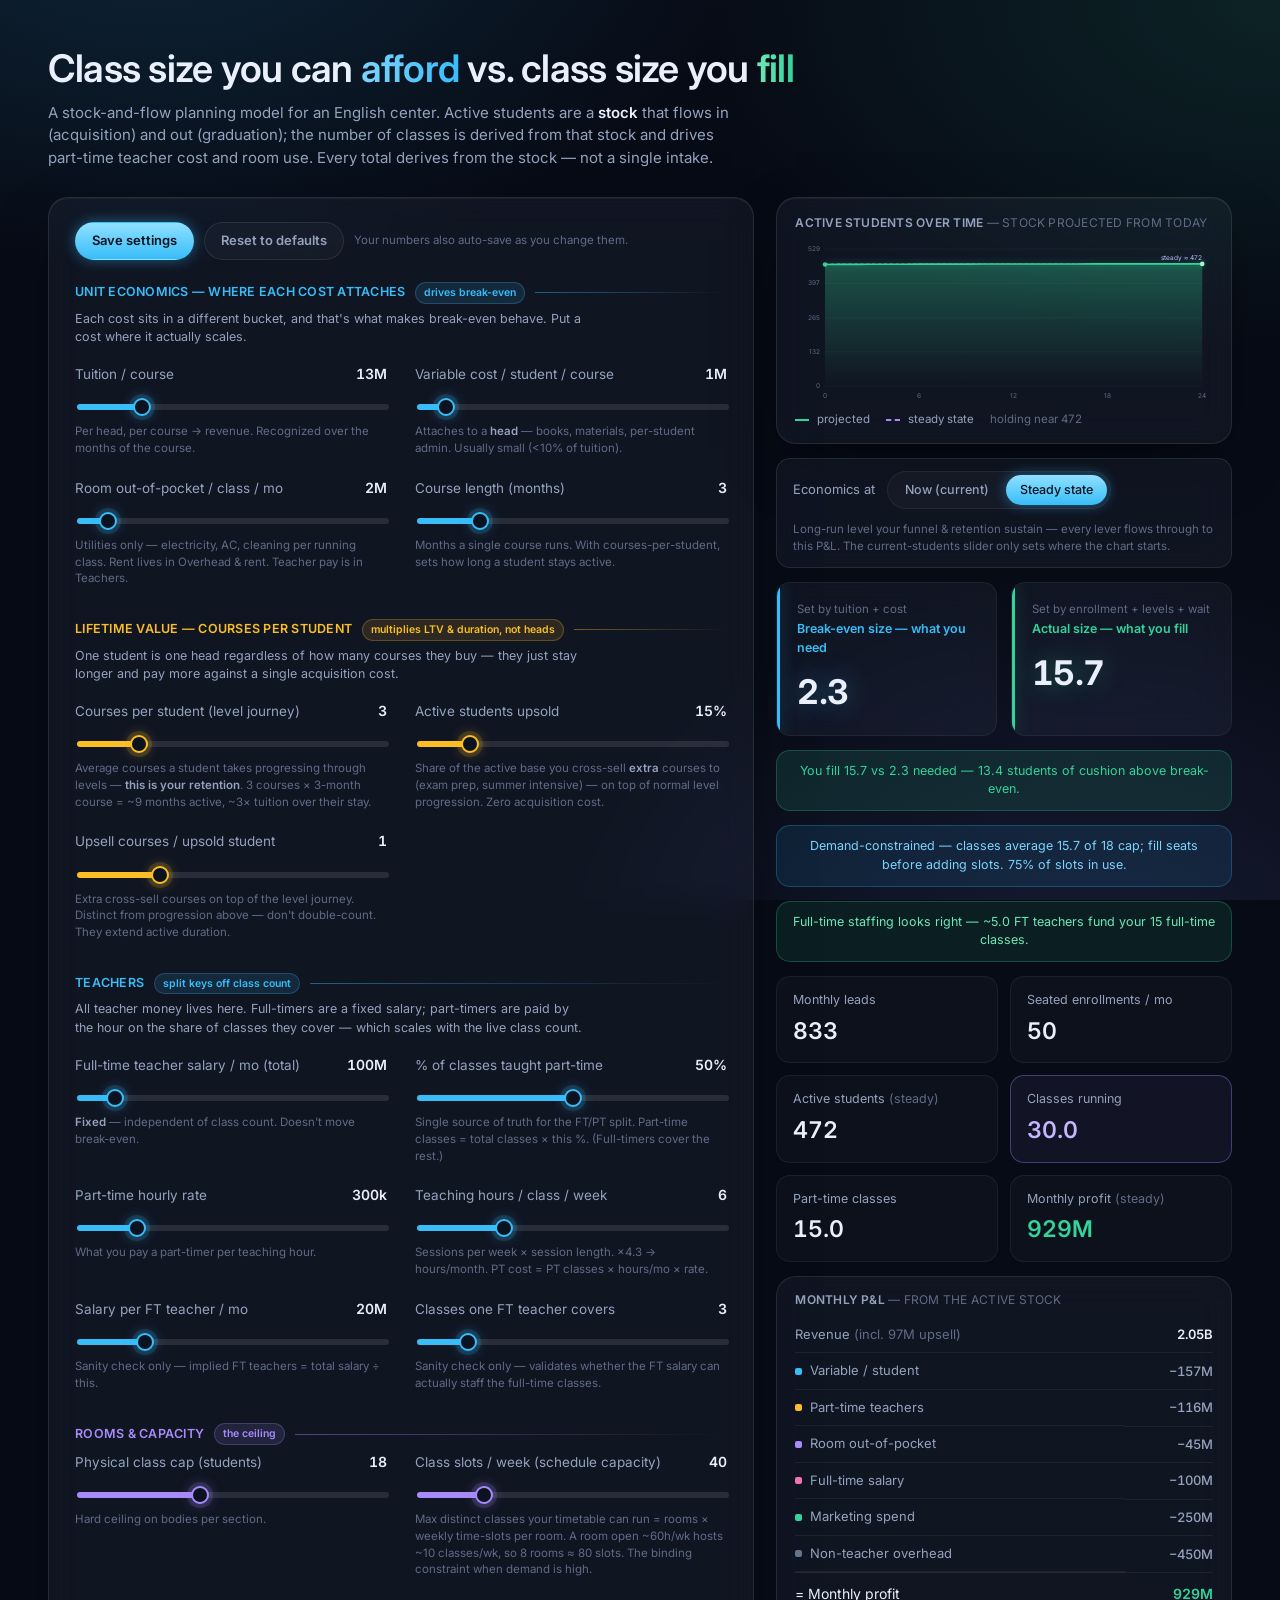
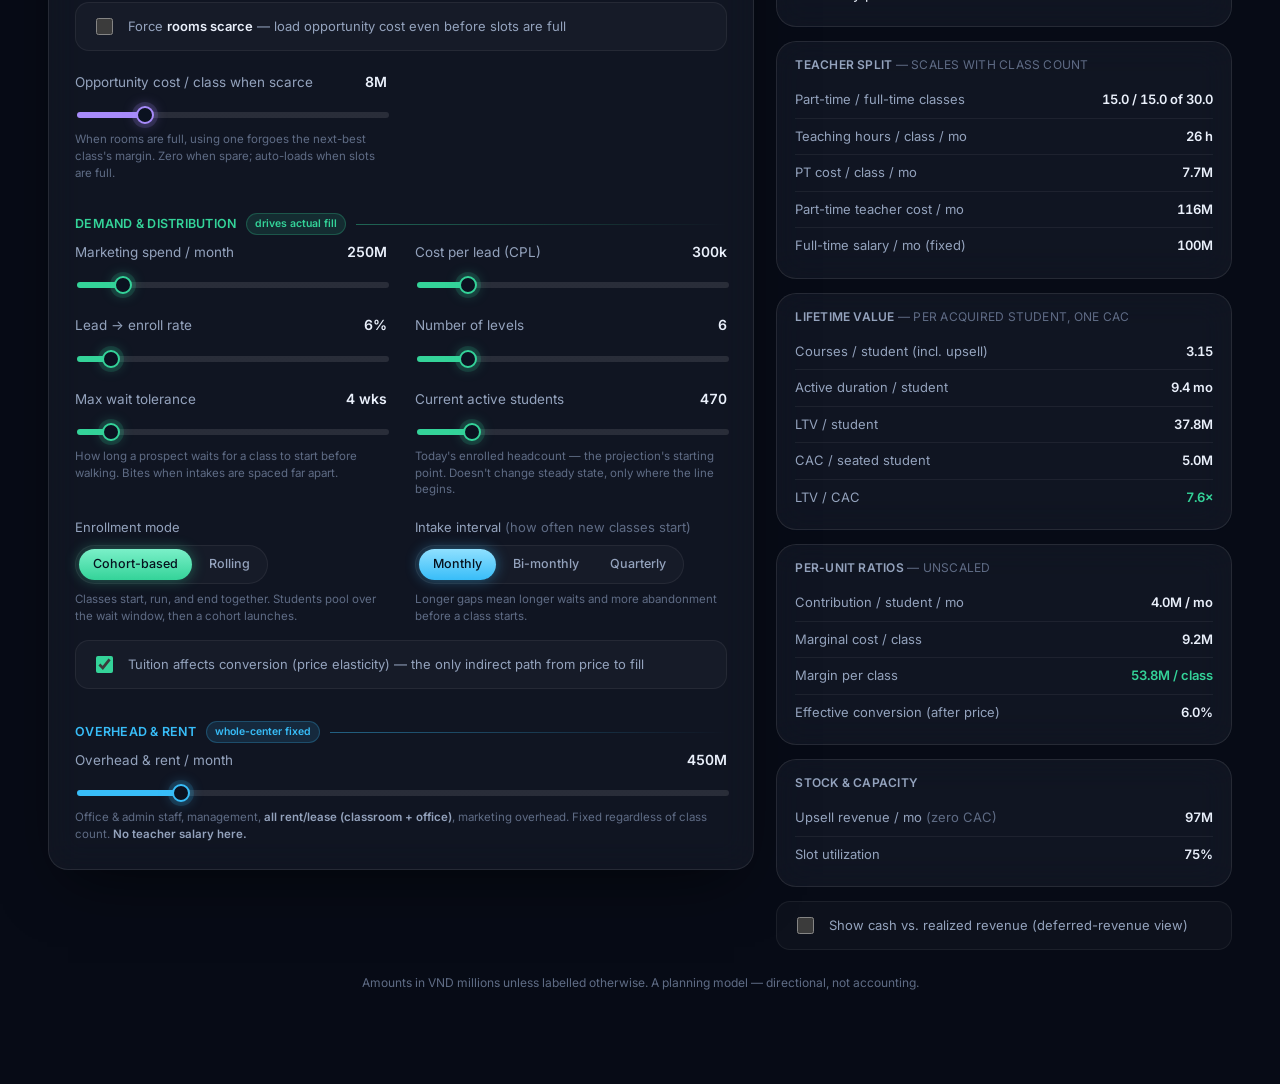
==== index.html @ 70042738 "Add Save + Reset-to-defaults buttons; stabilize storage key so model updates no longer wipe saved nu" ====
<!DOCTYPE html>
<html lang="en">
<head>
<meta charset="UTF-8" />
<meta name="viewport" content="width=device-width, initial-scale=1.0" />
<title>English Center — Class Size Economic Model</title>
<meta name="description" content="A stock-and-flow planning model for an English center: break-even vs fill, multi-course lifetime value, upsell, capacity, live class count, and teacher split." />
<link rel="preconnect" href="https://fonts.googleapis.com" />
<link rel="preconnect" href="https://fonts.gstatic.com" crossorigin />
<link href="https://fonts.googleapis.com/css2?family=Inter:wght@400;500;600;700&display=swap" rel="stylesheet" />
<link rel="stylesheet" href="styles.css?v=9" />
</head>
<body>
<main class="page">

<header class="page-header">
  <h1>Class size you can <span class="grad-be">afford</span> vs. class size you <span class="grad-fill">fill</span></h1>
  <p>A stock-and-flow planning model for an English center. Active students are a <strong>stock</strong> that flows in (acquisition) and out (graduation); the number of classes is derived from that stock and drives part-time teacher cost and room use. Every total derives from the stock — not a single intake.</p>
</header>

<div class="layout">

  <!-- ============ CONTROLS ============ -->
  <section class="card controls">
    <h2 class="sr-only">Inputs</h2>

    <div class="toolbar">
      <button type="button" id="btn-save" class="btn">Save settings</button>
      <button type="button" id="btn-reset" class="btn btn-ghost">Reset to defaults</button>
      <span class="toolbar-note">Your numbers also auto-save as you change them.</span>
    </div>

    <!-- ---- Unit economics / cost buckets ---- -->
    <div class="lever-group">
      <div class="lever-heading lever-heading--be">Unit economics — where each cost attaches <span class="drives">drives break-even</span></div>
      <p class="group-note">Each cost sits in a different bucket, and that's what makes break-even behave. Put a cost where it actually scales.</p>
      <div class="levers be">

        <div class="lever">
          <div class="lever-top"><label for="s-fee">Tuition / course</label><span class="lever-val" id="v-fee">13M</span></div>
          <input type="range" min="2" max="60" step="0.5" value="13" id="s-fee" />
          <div class="hint">Per head, per course → revenue. Recognized over the months of the course.</div>
        </div>

        <div class="lever">
          <div class="lever-top"><label for="s-vc">Variable cost / student / course</label><span class="lever-val" id="v-vc">1M</span></div>
          <input type="range" min="0" max="15" step="0.25" value="1" id="s-vc" />
          <div class="hint">Attaches to a <strong>head</strong> — books, materials, per-student admin. Usually small (&lt;10% of tuition).</div>
        </div>

        <div class="lever">
          <div class="lever-top"><label for="s-ro">Room out-of-pocket / class / mo</label><span class="lever-val" id="v-ro">1.5M</span></div>
          <input type="range" min="0" max="20" step="0.5" value="1.5" id="s-ro" />
          <div class="hint">Utilities only — electricity, AC, cleaning per running class. Rent lives in Overhead &amp; rent. Teacher pay is in Teachers.</div>
        </div>

        <div class="lever">
          <div class="lever-top"><label for="s-cm">Course length (months)</label><span class="lever-val" id="v-cm">3</span></div>
          <input type="range" min="1" max="12" step="0.5" value="3" id="s-cm" />
          <div class="hint">Months a single course runs. With courses-per-student, sets how long a student stays active.</div>
        </div>

      </div>
    </div>

    <!-- ---- Lifetime: courses + upsell ---- -->
    <div class="lever-group">
      <div class="lever-heading lever-heading--life">Lifetime value — courses per student <span class="drives drives--life">multiplies LTV &amp; duration, not heads</span></div>
      <p class="group-note">One student is one head regardless of how many courses they buy — they just stay longer and pay more against a single acquisition cost.</p>
      <div class="levers life">

        <div class="lever">
          <div class="lever-top"><label for="s-courses">Courses per student (level journey)</label><span class="lever-val" id="v-courses">3</span></div>
          <input type="range" min="1" max="12" step="0.5" value="3" id="s-courses" />
          <div class="hint">Average courses a student takes progressing through levels — <strong>this is your retention</strong>. 3 courses × 3-month course = ~9 months active, ~3× tuition over their stay.</div>
        </div>

        <div class="lever">
          <div class="lever-top"><label for="s-uppct">Active students upsold</label><span class="lever-val" id="v-uppct">15%</span></div>
          <input type="range" min="0" max="100" step="5" value="15" id="s-uppct" />
          <div class="hint">Share of the active base you cross-sell <strong>extra</strong> courses to (exam prep, summer intensive) — on top of normal level progression. Zero acquisition cost.</div>
        </div>

        <div class="lever">
          <div class="lever-top"><label for="s-upcourses">Upsell courses / upsold student</label><span class="lever-val" id="v-upcourses">1</span></div>
          <input type="range" min="0" max="4" step="0.5" value="1" id="s-upcourses" />
          <div class="hint">Extra cross-sell courses on top of the level journey. Distinct from progression above — don't double-count. They extend active duration.</div>
        </div>

      </div>
    </div>

    <!-- ---- Teachers ---- -->
    <div class="lever-group">
      <div class="lever-heading lever-heading--be">Teachers <span class="drives">split keys off class count</span></div>
      <p class="group-note">All teacher money lives here. Full-timers are a fixed salary; part-timers are paid by the hour on the share of classes they cover — which scales with the live class count.</p>
      <div class="levers be">

        <div class="lever">
          <div class="lever-top"><label for="s-ftsal">Full-time teacher salary / mo (total)</label><span class="lever-val" id="v-ftsal">100M</span></div>
          <input type="range" min="0" max="1000" step="10" value="100" id="s-ftsal" />
          <div class="hint"><strong>Fixed</strong> — independent of class count. Doesn't move break-even.</div>
        </div>

        <div class="lever">
          <div class="lever-top"><label for="s-ptpct">% of classes taught part-time</label><span class="lever-val" id="v-ptpct">50%</span></div>
          <input type="range" min="0" max="100" step="5" value="50" id="s-ptpct" />
          <div class="hint">Single source of truth for the FT/PT split. Part-time classes = total classes × this %. (Full-timers cover the rest.)</div>
        </div>

        <div class="lever">
          <div class="lever-top"><label for="s-pthr">Part-time hourly rate</label><span class="lever-val" id="v-pthr">300k</span></div>
          <input type="range" min="50" max="1500" step="10" value="300" id="s-pthr" />
          <div class="hint">What you pay a part-timer per teaching hour.</div>
        </div>

        <div class="lever">
          <div class="lever-top"><label for="s-pthrs">Teaching hours / class / week</label><span class="lever-val" id="v-pthrs">6</span></div>
          <input type="range" min="1" max="20" step="0.5" value="6" id="s-pthrs" />
          <div class="hint">Sessions per week × session length. ×4.3 → hours/month. PT cost = PT classes × hours/mo × rate.</div>
        </div>

        <div class="lever">
          <div class="lever-top"><label for="s-ftper">Salary per FT teacher / mo</label><span class="lever-val" id="v-ftper">20M</span></div>
          <input type="range" min="5" max="80" step="1" value="20" id="s-ftper" />
          <div class="hint">Sanity check only — implied FT teachers = total salary ÷ this.</div>
        </div>

        <div class="lever">
          <div class="lever-top"><label for="s-ftcov">Classes one FT teacher covers</label><span class="lever-val" id="v-ftcov">3</span></div>
          <input type="range" min="1" max="15" step="1" value="3" id="s-ftcov" />
          <div class="hint">Sanity check only — validates whether the FT salary can actually staff the full-time classes.</div>
        </div>

      </div>
    </div>

    <!-- ---- Rooms & capacity ---- -->
    <div class="lever-group">
      <div class="lever-heading lever-heading--cap">Rooms &amp; capacity <span class="drives drives--cap">the ceiling</span></div>
      <div class="levers cap">

        <div class="lever">
          <div class="lever-top"><label for="s-cap">Physical class cap (students)</label><span class="lever-val" id="v-cap">18</span></div>
          <input type="range" min="4" max="40" step="1" value="18" id="s-cap" />
          <div class="hint">Hard ceiling on bodies per section.</div>
        </div>

        <div class="lever">
          <div class="lever-top"><label for="s-rooms">Class slots / week (schedule capacity)</label><span class="lever-val" id="v-rooms">40</span></div>
          <input type="range" min="1" max="200" step="1" value="40" id="s-rooms" />
          <div class="hint">Max distinct classes your timetable can run = rooms × weekly time-slots per room. A room open ~60h/wk hosts ~10 classes/wk, so 8 rooms ≈ 80 slots. The binding constraint when demand is high.</div>
        </div>

        <label class="toggle">
          <input type="checkbox" id="scarce" />
          <span>Force <strong>rooms scarce</strong> — load opportunity cost even before slots are full</span>
        </label>

        <div class="lever" id="opp-wrap">
          <div class="lever-top"><label for="s-opp">Opportunity cost / class when scarce</label><span class="lever-val" id="v-opp">8M</span></div>
          <input type="range" min="0" max="40" step="0.5" value="8" id="s-opp" />
          <div class="hint">When rooms are full, using one forgoes the next-best class's margin. Zero when spare; auto-loads when slots are full.</div>
        </div>

      </div>
    </div>

    <!-- ---- Demand & distribution ---- -->
    <div class="lever-group">
      <div class="lever-heading lever-heading--fill">Demand &amp; distribution <span class="drives drives--fill">drives actual fill</span></div>
      <div class="levers fill">

        <div class="lever">
          <div class="lever-top"><label for="s-mkt">Marketing spend / month</label><span class="lever-val" id="v-mkt">250M</span></div>
          <input type="range" min="0" max="2000" step="10" value="250" id="s-mkt" />
        </div>

        <div class="lever">
          <div class="lever-top"><label for="s-cpl">Cost per lead (CPL)</label><span class="lever-val" id="v-cpl">300k</span></div>
          <input type="range" min="20" max="2000" step="10" value="300" id="s-cpl" />
        </div>

        <div class="lever">
          <div class="lever-top"><label for="s-conv">Lead → enroll rate</label><span class="lever-val" id="v-conv">6%</span></div>
          <input type="range" min="1" max="60" step="1" value="6" id="s-conv" />
        </div>

        <div class="lever">
          <div class="lever-top"><label for="s-lvl">Number of levels</label><span class="lever-val" id="v-lvl">6</span></div>
          <input type="range" min="2" max="30" step="1" value="6" id="s-lvl" />
        </div>

        <div class="lever">
          <div class="lever-top"><label for="s-wait">Max wait tolerance</label><span class="lever-val" id="v-wait">4 wks</span></div>
          <input type="range" min="1" max="36" step="1" value="4" id="s-wait" />
          <div class="hint">How long a prospect waits for a class to start before walking. Bites when intakes are spaced far apart.</div>
        </div>

        <div class="lever">
          <div class="lever-top"><label for="s-initact">Current active students</label><span class="lever-val" id="v-initact">470</span></div>
          <input type="range" min="0" max="3000" step="10" value="470" id="s-initact" />
          <div class="hint">Today's enrolled headcount — the projection's starting point. Doesn't change steady state, only where the line begins.</div>
        </div>

      </div>

      <div class="seg-row">
        <div class="seg-block">
          <div class="seg-label">Enrollment mode</div>
          <div class="segmented" id="seg-mode">
            <button type="button" data-mode="cohort" class="on">Cohort-based</button>
            <button type="button" data-mode="rolling">Rolling</button>
          </div>
          <div class="hint" id="mode-hint">Classes start, run, and end together. Students pool over the wait window, then a cohort launches.</div>
        </div>

        <div class="seg-block" id="intake-block">
          <div class="seg-label">Intake interval <span class="muted">(how often new classes start)</span></div>
          <div class="segmented" id="seg-intake">
            <button type="button" data-intake="1" class="on">Monthly</button>
            <button type="button" data-intake="2">Bi-monthly</button>
            <button type="button" data-intake="3">Quarterly</button>
          </div>
          <div class="hint">Longer gaps mean longer waits and more abandonment before a class starts.</div>
        </div>
      </div>

      <label class="toggle">
        <input type="checkbox" id="elastic" checked />
        <span>Tuition affects conversion (price elasticity) — the only indirect path from price to fill</span>
      </label>
    </div>

    <!-- ---- Center overhead ---- -->
    <div class="lever-group">
      <div class="lever-heading lever-heading--be">Overhead &amp; rent <span class="drives">whole-center fixed</span></div>
      <div class="levers be">
        <div class="lever">
          <div class="lever-top"><label for="s-fix">Overhead &amp; rent / month</label><span class="lever-val" id="v-fix">450M</span></div>
          <input type="range" min="0" max="3000" step="10" value="450" id="s-fix" />
          <div class="hint">Office &amp; admin staff, management, <strong>all rent/lease (classroom + office)</strong>, marketing overhead. Fixed regardless of class count. <strong>No teacher salary here.</strong></div>
        </div>
      </div>
    </div>

  </section>

  <!-- ============ RESULTS ============ -->
  <section class="results">

    <!-- active-students projection -->
    <div class="card chart-card">
      <div class="detail-title">Active students over time <span class="muted">— stock projected from today</span></div>
      <div id="chart"></div>
      <div class="chart-foot">
        <span><span class="sw sw-line"></span> projected</span>
        <span><span class="sw sw-steady"></span> steady state</span>
        <span id="chart-note" class="muted"></span>
      </div>
    </div>

    <div class="view-toggle">
      <span class="seg-label">Economics at</span>
      <div class="segmented" id="seg-view">
        <button type="button" data-view="now">Now (current)</button>
        <button type="button" data-view="steady" class="on">Steady state</button>
      </div>
      <span class="hint" id="view-hint">Long-run level your funnel &amp; retention sustain — every lever flows through to this P&amp;L. The current-students slider only sets where the chart starts.</span>
    </div>

    <div class="hero-tiles">
      <div class="tile tile--be">
        <div class="tile-cap">Set by tuition + cost</div>
        <div class="tile-label">Break-even size — what you need</div>
        <div class="tile-num" id="o-be">—</div>
      </div>
      <div class="tile tile--fill">
        <div class="tile-cap">Set by enrollment + levels + wait</div>
        <div class="tile-label">Actual size — what you fill</div>
        <div class="tile-num" id="o-cs">—</div>
      </div>
    </div>

    <div id="gap" class="gap"></div>
    <div id="cap-badge" class="badge"></div>
    <div id="ft-badge" class="badge"></div>

    <div class="kpis kpis--6">
      <div class="kpi"><div class="kpi-label">Monthly leads</div><div class="kpi-num" id="o-leads">—</div></div>
      <div class="kpi"><div class="kpi-label">Seated enrollments / mo</div><div class="kpi-num" id="o-enroll">—</div></div>
      <div class="kpi"><div class="kpi-label">Active students <span class="muted" id="lbl-active">(steady)</span></div><div class="kpi-num" id="o-active">—</div></div>
      <div class="kpi kpi--accent"><div class="kpi-label">Classes running</div><div class="kpi-num" id="o-classes">—</div></div>
      <div class="kpi"><div class="kpi-label">Part-time classes</div><div class="kpi-num" id="o-ptclasses">—</div></div>
      <div class="kpi"><div class="kpi-label">Monthly profit <span class="muted" id="lbl-profit">(steady)</span></div><div class="kpi-num" id="o-profit">—</div></div>
    </div>

    <div class="detail">
      <div class="detail-title">Monthly P&amp;L <span class="muted">— from the active stock</span></div>
      <table>
        <tr><td>Revenue <span class="muted" id="p-rev-note"></span></td><td class="num" id="p-rev">—</td></tr>
        <tr><td class="cost"><span class="dot-var"></span> Variable / student</td><td class="num neg" id="p-var">—</td></tr>
        <tr><td class="cost"><span class="dot-pt"></span> Part-time teachers</td><td class="num neg" id="p-pt">—</td></tr>
        <tr><td class="cost"><span class="dot-room"></span> Room out-of-pocket</td><td class="num neg" id="p-room">—</td></tr>
        <tr><td class="cost"><span class="dot-ft"></span> Full-time salary</td><td class="num neg" id="p-ft">—</td></tr>
        <tr><td class="cost"><span class="dot-mkt"></span> Marketing spend</td><td class="num neg" id="p-mkt">—</td></tr>
        <tr><td class="cost"><span class="dot-oh"></span> Non-teacher overhead</td><td class="num neg" id="p-oh">—</td></tr>
        <tr class="total"><td>= Monthly profit</td><td class="num" id="p-profit">—</td></tr>
      </table>
    </div>

    <div class="detail">
      <div class="detail-title">Teacher split <span class="muted">— scales with class count</span></div>
      <table>
        <tr><td>Part-time / full-time classes</td><td class="num" id="ts-split">—</td></tr>
        <tr><td>Teaching hours / class / mo</td><td class="num" id="ts-hours">—</td></tr>
        <tr><td>PT cost / class / mo</td><td class="num" id="ts-ptcostclass">—</td></tr>
        <tr><td>Part-time teacher cost / mo</td><td class="num" id="ts-ptcost">—</td></tr>
        <tr><td>Full-time salary / mo (fixed)</td><td class="num" id="ts-ftsal">—</td></tr>
      </table>
    </div>

    <div class="detail">
      <div class="detail-title">Lifetime value <span class="muted">— per acquired student, one CAC</span></div>
      <table>
        <tr><td>Courses / student (incl. upsell)</td><td class="num" id="t-courses">—</td></tr>
        <tr><td>Active duration / student</td><td class="num" id="t-dur">—</td></tr>
        <tr><td>LTV / student</td><td class="num" id="t-ltv">—</td></tr>
        <tr><td>CAC / seated student</td><td class="num" id="t-cac">—</td></tr>
        <tr><td>LTV / CAC</td><td class="num" id="t-ratio">—</td></tr>
      </table>
    </div>

    <div class="detail">
      <div class="detail-title">Per-unit ratios <span class="muted">— unscaled</span></div>
      <table>
        <tr><td>Contribution / student / mo</td><td class="num" id="t-contrib">—</td></tr>
        <tr><td>Marginal cost / class</td><td class="num" id="t-mcc">—</td></tr>
        <tr><td>Margin per class</td><td class="num" id="t-mc">—</td></tr>
        <tr><td>Effective conversion (after price)</td><td class="num" id="t-ec">—</td></tr>
      </table>
    </div>

    <div class="detail">
      <div class="detail-title">Stock &amp; capacity</div>
      <table>
        <tr><td>Upsell revenue / mo <span class="muted">(zero CAC)</span></td><td class="num" id="t-uprev">—</td></tr>
        <tr><td>Slot utilization</td><td class="num" id="t-util">—</td></tr>
      </table>
    </div>

    <label class="toggle toggle--wide">
      <input type="checkbox" id="deferred" />
      <span>Show cash vs. realized revenue (deferred-revenue view)</span>
    </label>

    <div class="detail" id="deferred-panel" hidden>
      <div class="detail-title">Cash vs. realized <span class="muted">— tuition collected upfront, earned per month</span></div>
      <table>
        <tr><td>Cash collected / mo (course-starts × fee)</td><td class="num" id="d-cash">—</td></tr>
        <tr><td>Recognized revenue / mo (earned)</td><td class="num" id="d-real">—</td></tr>
        <tr><td>Unearned tuition held (est. balance)</td><td class="num" id="d-unearned">—</td></tr>
      </table>
      <p class="hint">At a steady stock, monthly cash in ≈ recognized revenue (money conserved). The gap you carry is the <strong>unearned balance</strong> — cash held but owed as future teaching, not freely spendable.</p>
    </div>

  </section>

</div>

<p class="footer-note">Amounts in VND millions unless labelled otherwise. A planning model — directional, not accounting.</p>
<script src="app.js?v=9" defer></script>
</main>
</body>
</html>
---- styles.css ----
/* ============================================================
   English Center — Class Size Economic Model
   Dark neon / glassmorphism theme
   ============================================================ */

:root{
  color-scheme: dark;

  /* surfaces */
  --bg:#070b16;
  --glass:rgba(255,255,255,.045);
  --glass-soft:rgba(255,255,255,.028);
  --border:rgba(255,255,255,.09);
  --border-soft:rgba(255,255,255,.06);

  /* text */
  --text:#eaf0fb;
  --color-text-secondary:#94a3bd;
  --text-faint:#5f6c85;

  /* accents */
  --accent-be:#38bdf8;     /* cyan   — break-even / cost */
  --accent-fill:#34d399;   /* emerald — fill / demand   */
  --accent-cap:#a78bfa;    /* violet — capacity         */
  --accent-life:#fbbf24;   /* amber  — lifetime / LTV   */
  --glow-be:rgba(56,189,248,.45);
  --glow-fill:rgba(52,211,153,.42);
  --glow-cap:rgba(167,139,250,.42);
  --glow-life:rgba(251,191,36,.42);

  /* semantic (referenced from JS) */
  --color-text-success:#34d399;
  --color-text-danger:#fb7185;
  --color-text-warning:#fbbf24;
  --color-background-success:rgba(52,211,153,.12);
  --color-background-danger:rgba(251,113,133,.12);

  --radius-sm:10px;
  --radius-md:14px;
  --radius-lg:20px;

  --track:rgba(255,255,255,.10);
}

*{ box-sizing:border-box; }
html,body{ margin:0; padding:0; }

body{
  font-family:'Inter', -apple-system, BlinkMacSystemFont, 'Segoe UI', Roboto, Helvetica, Arial, sans-serif;
  color:var(--text);
  min-height:100vh;
  line-height:1.5;
  -webkit-font-smoothing:antialiased;
  text-rendering:optimizeLegibility;
  background:
    radial-gradient(1000px 560px at 12% -8%, rgba(56,189,248,.14), transparent 60%),
    radial-gradient(1000px 600px at 100% 0%, rgba(52,211,153,.12), transparent 58%),
    radial-gradient(900px 700px at 85% 110%, rgba(129,140,248,.13), transparent 60%),
    var(--bg);
  background-attachment:fixed;
}

/* ---------------- layout ---------------- */
.page{
  max-width:1240px;
  margin:0 auto;
  padding:48px 28px 80px;
}

.page-header{ margin-bottom:1.75rem; }
.page-header h1{
  font-size:clamp(24px, 3.4vw, 38px);
  font-weight:600;
  letter-spacing:-0.02em;
  line-height:1.1;
  margin:0 0 12px;
}
.page-header p{
  margin:0;
  font-size:15px;
  color:var(--color-text-secondary);
  max-width:78ch;
}
.page-header strong{ color:var(--text); font-weight:600; }
.grad-be{ background:linear-gradient(90deg,#7dd3fc,#38bdf8); -webkit-background-clip:text; background-clip:text; color:transparent; }
.grad-fill{ background:linear-gradient(90deg,#6ee7b7,#34d399); -webkit-background-clip:text; background-clip:text; color:transparent; }

.layout{
  display:grid;
  grid-template-columns:minmax(0,1.55fr) minmax(0,1fr);
  gap:22px;
  align-items:start;
}

/* ---------------- glass cards ---------------- */
.card,
.detail{
  background:var(--glass);
  border:1px solid var(--border);
  border-radius:var(--radius-lg);
  backdrop-filter:blur(16px) saturate(130%);
  -webkit-backdrop-filter:blur(16px) saturate(130%);
}
.card{
  padding:24px 26px 26px;
  box-shadow:0 24px 60px -20px rgba(0,0,0,.6), inset 0 1px 0 rgba(255,255,255,.05);
}

.sr-only{
  position:absolute; width:1px; height:1px; padding:0; margin:-1px;
  overflow:hidden; clip:rect(0,0,0,0); white-space:nowrap; border:0;
}

/* ---------------- save / reset toolbar ---------------- */
.toolbar{ display:flex; align-items:center; gap:10px; flex-wrap:wrap; margin-bottom:22px; }
.btn{
  font:inherit; font-size:13px; font-weight:600; cursor:pointer;
  padding:8px 16px; border-radius:999px; border:1px solid transparent; color:#06121f;
  background:linear-gradient(180deg,#8fe0ff,#38bdf8); box-shadow:0 0 14px var(--glow-be);
  transition:transform .1s ease, box-shadow .12s ease, background .12s ease, color .12s ease;
}
.btn:hover{ transform:translateY(-1px); }
.btn:active{ transform:translateY(0); }
.btn-ghost{ color:var(--color-text-secondary); background:var(--glass-soft); border-color:var(--border); box-shadow:none; }
.btn-ghost:hover{ color:var(--text); }
.btn-flash{ background:linear-gradient(180deg,#7af0c8,#34d399) !important; color:#06121f !important; box-shadow:0 0 14px var(--glow-fill) !important; }
.toolbar-note{ font-size:11.5px; color:var(--text-faint); }

/* ---------------- controls ---------------- */
.lever-group{ margin-bottom:2rem; }
.lever-group:last-of-type{ margin-bottom:0; }

.lever-heading{
  display:flex; align-items:center; gap:10px; flex-wrap:wrap;
  font-size:12.5px; font-weight:600; letter-spacing:.02em;
  text-transform:uppercase;
  margin-bottom:6px;
}
.lever-heading::after{ content:""; flex:1; height:1px; min-width:20px; }
.lever-heading--be{ color:var(--accent-be); }
.lever-heading--be::after{ background:linear-gradient(90deg, var(--glow-be), transparent); }
.lever-heading--fill{ color:var(--accent-fill); }
.lever-heading--fill::after{ background:linear-gradient(90deg, var(--glow-fill), transparent); }
.lever-heading--cap{ color:var(--accent-cap); }
.lever-heading--cap::after{ background:linear-gradient(90deg, var(--glow-cap), transparent); }
.lever-heading--life{ color:var(--accent-life); }
.lever-heading--life::after{ background:linear-gradient(90deg, var(--glow-life), transparent); }

.drives{
  text-transform:none; letter-spacing:0; font-size:10.5px; font-weight:600;
  padding:2px 8px; border-radius:999px;
  color:var(--accent-be); background:rgba(56,189,248,.12); border:1px solid rgba(56,189,248,.25);
}
.drives--cap{ color:var(--accent-cap); background:rgba(167,139,250,.12); border-color:rgba(167,139,250,.25); }
.drives--fill{ color:var(--accent-fill); background:rgba(52,211,153,.12); border-color:rgba(52,211,153,.25); }
.drives--life{ color:var(--accent-life); background:rgba(251,191,36,.12); border-color:rgba(251,191,36,.25); }

.group-note{
  margin:0 0 16px; font-size:12.5px; color:var(--color-text-secondary); max-width:64ch;
}

.levers{
  display:grid;
  grid-template-columns:repeat(auto-fit, minmax(220px, 1fr));
  gap:20px 28px;
  /* per-group accent feeds the slider thumb */
  --thumb:var(--accent-be); --thumb-glow:var(--glow-be); --thumb-ring:rgba(56,189,248,.14);
}
.levers.cap{  --thumb:var(--accent-cap);  --thumb-glow:var(--glow-cap);  --thumb-ring:rgba(167,139,250,.14); }
.levers.fill{ --thumb:var(--accent-fill); --thumb-glow:var(--glow-fill); --thumb-ring:rgba(52,211,153,.14); }
.levers.life{ --thumb:var(--accent-life); --thumb-glow:var(--glow-life); --thumb-ring:rgba(251,191,36,.14); }

.lever-top{
  display:flex; justify-content:space-between; align-items:baseline;
  margin-bottom:8px; gap:10px;
}
.lever-top label{ font-size:13.5px; color:var(--color-text-secondary); user-select:none; }
.lever-val{ font-size:14px; font-weight:600; font-variant-numeric:tabular-nums; color:var(--text); }

.hint{
  margin-top:7px; font-size:11.5px; line-height:1.45; color:var(--text-faint);
}
.hint strong{ color:var(--color-text-secondary); font-weight:600; }
.hint em{ color:var(--color-text-secondary); font-style:normal; }

/* sliders — track painted by JS (filled portion + glow) */
input[type="range"]{
  -webkit-appearance:none; appearance:none;
  width:100%; height:6px; border-radius:999px;
  background:var(--track);
  outline:none; cursor:pointer;
}
input[type="range"]::-webkit-slider-thumb{
  -webkit-appearance:none; appearance:none;
  width:18px; height:18px; border-radius:50%;
  background:#0b1220; border:2px solid var(--thumb);
  box-shadow:0 0 0 4px var(--thumb-ring), 0 0 14px var(--thumb-glow);
  transition:transform .12s ease, box-shadow .12s ease;
}
input[type="range"]::-webkit-slider-thumb:hover{ transform:scale(1.15); }
input[type="range"]:active::-webkit-slider-thumb{ box-shadow:0 0 0 6px var(--thumb-ring), 0 0 20px var(--thumb-glow); }
input[type="range"]::-moz-range-thumb{
  width:18px; height:18px; border-radius:50%;
  background:#0b1220; border:2px solid var(--thumb);
  box-shadow:0 0 0 4px var(--thumb-ring), 0 0 14px var(--thumb-glow); cursor:pointer;
}

/* checkbox toggles */
.toggle{
  display:flex; align-items:center; gap:12px;
  padding:12px 16px; margin-top:16px;
  border:1px solid var(--border-soft);
  border-radius:var(--radius-md);
  background:var(--glass-soft);
  font-size:13px; color:var(--color-text-secondary); cursor:pointer;
}
.toggle strong{ color:var(--text); font-weight:600; }
.toggle input[type="checkbox"]{
  width:17px; height:17px; accent-color:var(--accent-fill); cursor:pointer; flex:none;
}
/* a toggle living inside a slider grid spans the full row */
.levers .toggle{ grid-column:1 / -1; margin-top:4px; }

/* segmented controls */
.seg-row{
  display:grid; grid-template-columns:1fr 1fr; gap:18px 28px; margin-top:20px;
}
.seg-block.disabled{ opacity:.4; pointer-events:none; }
.seg-label{ font-size:13px; color:var(--color-text-secondary); margin-bottom:8px; }
.seg-label .muted{ color:var(--text-faint); }
.segmented{
  display:inline-flex; padding:3px; gap:3px;
  background:var(--glass-soft); border:1px solid var(--border-soft);
  border-radius:999px; flex-wrap:wrap;
}
.segmented button{
  font:inherit; font-size:12.5px; font-weight:500;
  color:var(--color-text-secondary); background:transparent;
  border:0; border-radius:999px; padding:6px 14px; cursor:pointer;
  transition:background .12s ease, color .12s ease;
}
.segmented button:hover{ color:var(--text); }
.segmented button.on{
  color:#06121f; background:linear-gradient(180deg,#8fe0ff,#38bdf8);
  box-shadow:0 0 14px var(--glow-be);
}
#seg-mode button.on{ background:linear-gradient(180deg,#7af0c8,#34d399); box-shadow:0 0 14px var(--glow-fill); }

/* ---------------- results ---------------- */
.results{ position:sticky; top:24px; display:flex; flex-direction:column; gap:14px; }

.hero-tiles{ display:grid; grid-template-columns:1fr 1fr; gap:14px; }
.tile{
  position:relative; padding:18px 20px; border-radius:var(--radius-md);
  background:var(--glass); border:1px solid var(--border-soft); overflow:hidden;
  backdrop-filter:blur(16px) saturate(130%); -webkit-backdrop-filter:blur(16px) saturate(130%);
}
.tile::before{ content:""; position:absolute; left:0; top:0; bottom:0; width:3px; }
.tile--be::before{ background:var(--accent-be); box-shadow:0 0 16px var(--glow-be); }
.tile--fill::before{ background:var(--accent-fill); box-shadow:0 0 16px var(--glow-fill); }
.tile-cap{ font-size:11.5px; color:var(--text-faint); }
.tile--be .tile-label{ color:var(--accent-be); }
.tile--fill .tile-label{ color:var(--accent-fill); }
.tile-label{ font-size:12.5px; font-weight:600; margin-top:2px; }
.tile-num{ font-size:34px; font-weight:700; margin-top:8px; font-variant-numeric:tabular-nums; letter-spacing:-0.02em; }
.tile--be .tile-num{ text-shadow:0 0 26px var(--glow-be); }
.tile--fill .tile-num{ text-shadow:0 0 26px var(--glow-fill); }

.gap, .badge{
  font-size:12.5px; padding:11px 15px; border-radius:var(--radius-md);
  text-align:center; border:1px solid var(--border-soft); color:var(--color-text-secondary);
}
.gap--good{ background:var(--color-background-success); color:var(--color-text-success); border-color:rgba(52,211,153,.25); }
.gap--bad{ background:var(--color-background-danger); color:var(--color-text-danger); border-color:rgba(251,113,133,.25); }
.badge--demand{ background:rgba(56,189,248,.1); color:#7dd3fc; border-color:rgba(56,189,248,.25); }
.badge--cap{ background:rgba(251,113,133,.1); color:var(--color-text-danger); border-color:rgba(251,113,133,.25); }
.badge--ok{ background:rgba(52,211,153,.1); color:#6ee7b7; border-color:rgba(52,211,153,.25); }
.badge--warn{ background:rgba(251,191,36,.1); color:var(--color-text-warning); border-color:rgba(251,191,36,.25); }

.kpis{ display:grid; grid-template-columns:1fr 1fr; gap:12px; }
.kpi{
  padding:14px 16px; border-radius:var(--radius-md);
  background:var(--glass-soft); border:1px solid var(--border-soft);
  transition:transform .15s ease, box-shadow .15s ease, border-color .15s ease;
}
.kpi:hover{ transform:translateY(-2px); border-color:var(--border); box-shadow:0 10px 24px -12px rgba(0,0,0,.7); }
.kpi-label{ font-size:12.5px; color:var(--color-text-secondary); }
.kpi-num{ font-size:23px; font-weight:600; margin-top:4px; font-variant-numeric:tabular-nums; }
.kpi--accent{ border-color:rgba(167,139,250,.35); background:rgba(167,139,250,.07); }
.kpi--accent .kpi-num{ color:#c4b5fd; }

.muted{ color:var(--text-faint); font-weight:400; }

.detail{ padding:14px 18px; }
.detail-title{ font-size:12px; font-weight:600; text-transform:uppercase; letter-spacing:.02em; color:var(--color-text-secondary); margin-bottom:8px; }
.detail table{ width:100%; font-size:13px; border-collapse:collapse; }
.detail td{ padding:8px 0; border-bottom:1px solid var(--border-soft); color:var(--color-text-secondary); }
.detail tr:last-child td{ border-bottom:0; }
.detail td.num{ text-align:right; font-weight:600; color:var(--text); font-variant-numeric:tabular-nums; white-space:nowrap; }
.detail td.num.neg{ color:var(--color-text-secondary); font-weight:500; }
.detail td.cost{ display:flex; align-items:center; gap:8px; }
.detail td.cost [class^="dot-"]{ width:7px; height:7px; border-radius:2px; flex:none; display:inline-block; }
.dot-var{ background:#38bdf8; }
.dot-pt{ background:#fbbf24; }
.dot-room{ background:#a78bfa; }
.dot-ft{ background:#f472b6; }
.dot-mkt{ background:#34d399; }
.dot-oh{ background:#64748b; }
.detail tr.total td{ border-top:1px solid var(--border); padding-top:10px; font-size:14px; color:var(--text); }
.detail .hint{ margin-top:10px; }

.toggle--wide{ margin-top:0; }

/* ---------------- Now / Steady view toggle ---------------- */
.view-toggle{
  display:flex; align-items:center; gap:12px; flex-wrap:wrap;
  padding:12px 16px; border:1px solid var(--border); border-radius:var(--radius-md);
  background:var(--glass); backdrop-filter:blur(16px) saturate(130%); -webkit-backdrop-filter:blur(16px) saturate(130%);
}
.view-toggle .seg-label{ margin:0; font-size:13px; color:var(--color-text-secondary); }
.view-toggle .hint{ margin:0; flex:1 1 100%; }
#seg-view button.on{ color:#06121f; background:linear-gradient(180deg,#8fe0ff,#38bdf8); box-shadow:0 0 14px var(--glow-be); }

/* ---------------- active-students chart ---------------- */
.chart-card{ padding:16px 18px 14px; }
.chart-svg{ width:100%; height:auto; display:block; margin-top:4px; }
.chart-svg .grid{ stroke:rgba(255,255,255,.06); stroke-width:1; }
.chart-svg .ylab{ fill:var(--text-faint); font-size:10px; text-anchor:end; }
.chart-svg .xlab{ fill:var(--text-faint); font-size:10px; text-anchor:middle; }
.chart-svg .line{ fill:none; stroke:var(--accent-fill); stroke-width:2.5; stroke-linejoin:round; stroke-linecap:round; filter:drop-shadow(0 0 6px var(--glow-fill)); }
.chart-svg .steady{ stroke:rgba(167,139,250,.75); stroke-width:1.25; stroke-dasharray:5 4; }
.chart-svg .slab{ fill:#c4b5fd; font-size:10px; text-anchor:end; }
.chart-svg .dot{ fill:var(--accent-fill); }
.chart-svg .dot.end{ fill:#a7f3d0; filter:drop-shadow(0 0 5px var(--glow-fill)); }
.chart-foot{ display:flex; gap:16px; flex-wrap:wrap; margin-top:8px; font-size:11.5px; color:var(--color-text-secondary); }
.chart-foot .sw{ display:inline-block; width:14px; height:0; vertical-align:middle; margin-right:5px; border-top-width:2.5px; border-top-style:solid; }
.chart-foot .sw-line{ border-top-color:var(--accent-fill); }
.chart-foot .sw-steady{ border-top-color:#a78bfa; border-top-style:dashed; }

.footer-note{ margin-top:1.5rem; text-align:center; font-size:12px; color:var(--text-faint); }

/* ---------------- responsive ---------------- */
@media (max-width:960px){
  .layout{ grid-template-columns:1fr; }
  .results{ position:static; }
}
@media (max-width:560px){
  .page{ padding:28px 16px 56px; }
  .card{ padding:18px 16px 20px; }
  .hero-tiles, .seg-row{ grid-template-columns:1fr; }
}
@media (prefers-reduced-motion:reduce){ *{ transition:none !important; } }
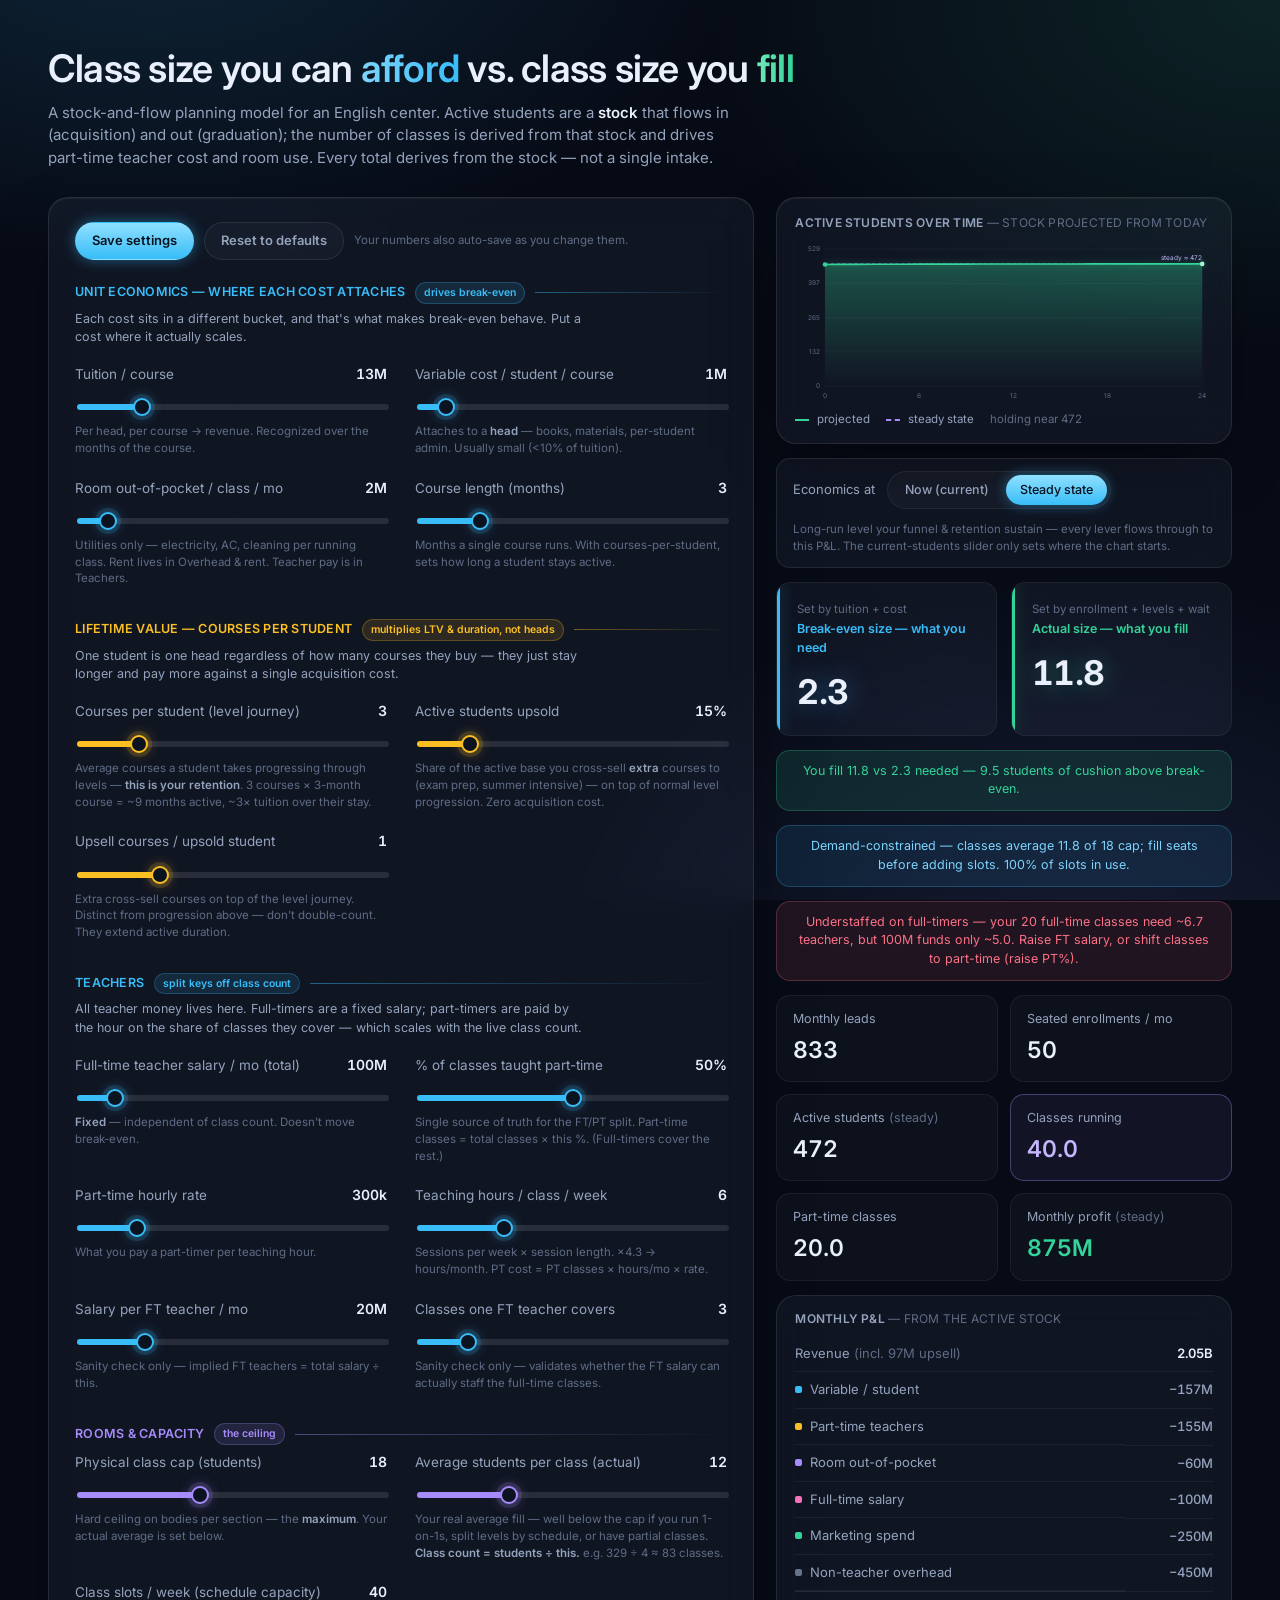
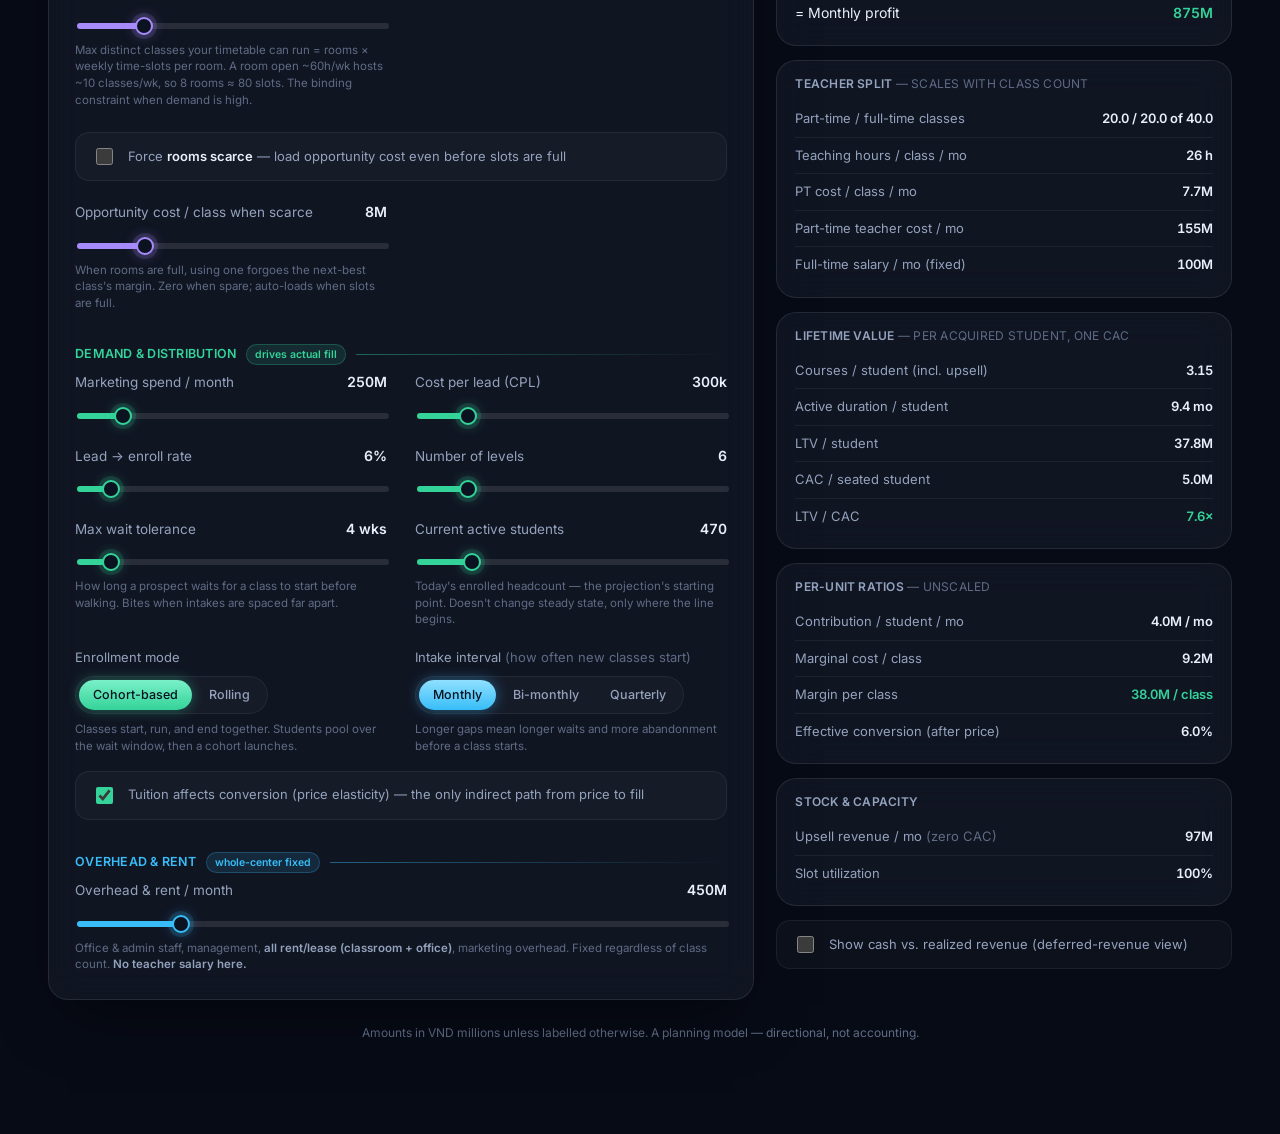
==== commit f4ed99f6: "Add 'average class size (actual)' input: class count = students/avg fill, not idealized cap packing " ====
--- a/index.html
+++ b/index.html
@@ -8,7 +8,7 @@
 <link rel="preconnect" href="https://fonts.googleapis.com" />
 <link rel="preconnect" href="https://fonts.gstatic.com" crossorigin />
 <link href="https://fonts.googleapis.com/css2?family=Inter:wght@400;500;600;700&display=swap" rel="stylesheet" />
-<link rel="stylesheet" href="styles.css?v=9" />
+<link rel="stylesheet" href="styles.css?v=10" />
 </head>
 <body>
 <main class="page">
@@ -143,7 +143,13 @@
         <div class="lever">
           <div class="lever-top"><label for="s-cap">Physical class cap (students)</label><span class="lever-val" id="v-cap">18</span></div>
           <input type="range" min="4" max="40" step="1" value="18" id="s-cap" />
-          <div class="hint">Hard ceiling on bodies per section.</div>
+          <div class="hint">Hard ceiling on bodies per section — the <strong>maximum</strong>. Your actual average is set below.</div>
+        </div>
+
+        <div class="lever">
+          <div class="lever-top"><label for="s-avgcls">Average students per class (actual)</label><span class="lever-val" id="v-avgcls">12</span></div>
+          <input type="range" min="1" max="40" step="0.5" value="12" id="s-avgcls" />
+          <div class="hint">Your real average fill — well below the cap if you run 1-on-1s, split levels by schedule, or have partial classes. <strong>Class count = students ÷ this.</strong> e.g. 329 ÷ 4 ≈ 83 classes.</div>
         </div>
 
         <div class="lever">
@@ -369,7 +375,7 @@
 </div>
 
 <p class="footer-note">Amounts in VND millions unless labelled otherwise. A planning model — directional, not accounting.</p>
-<script src="app.js?v=9" defer></script>
+<script src="app.js?v=10" defer></script>
 </main>
 </body>
 </html>
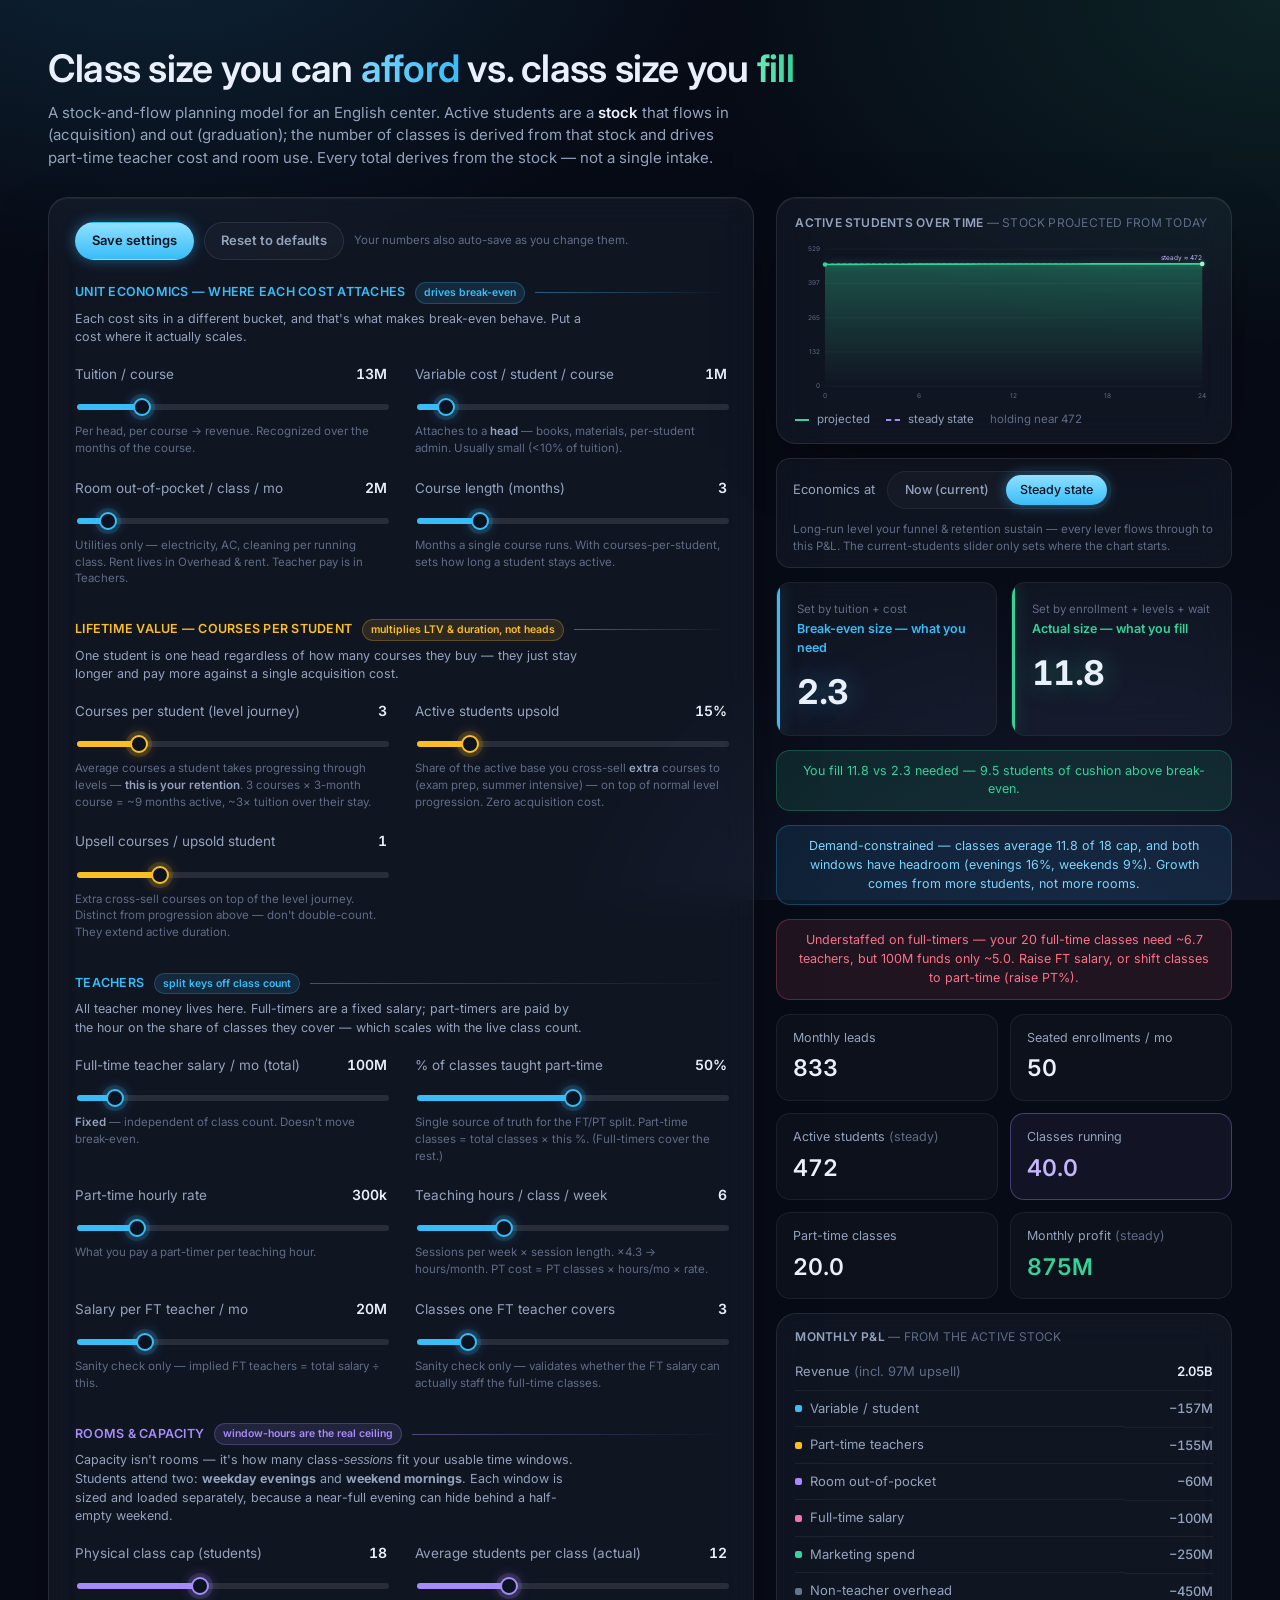
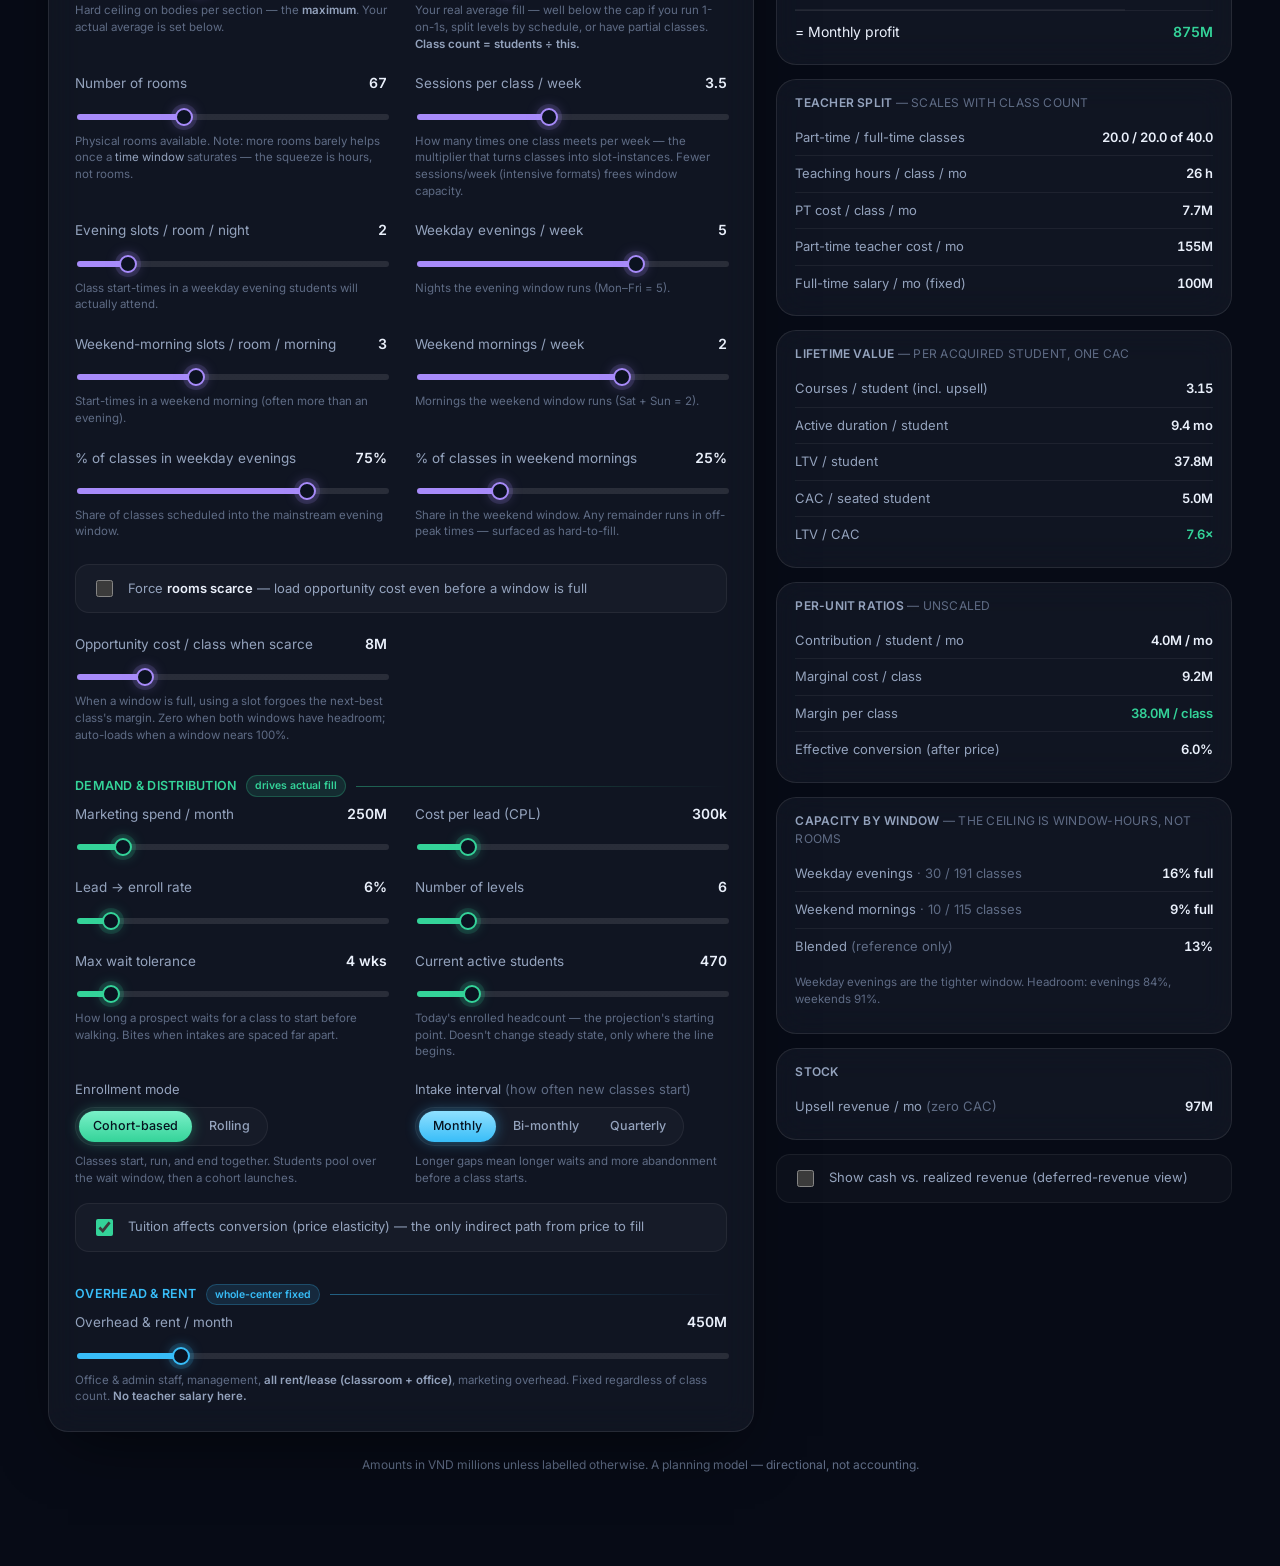
==== commit d38c5ebd: "Rebuild capacity as two-window, session-aware model: per-window supply/load/utilization (weekday-eve" ====
--- a/index.html
+++ b/index.html
@@ -8,7 +8,7 @@
 <link rel="preconnect" href="https://fonts.googleapis.com" />
 <link rel="preconnect" href="https://fonts.gstatic.com" crossorigin />
 <link href="https://fonts.googleapis.com/css2?family=Inter:wght@400;500;600;700&display=swap" rel="stylesheet" />
-<link rel="stylesheet" href="styles.css?v=10" />
+<link rel="stylesheet" href="styles.css?v=11" />
 </head>
 <body>
 <main class="page">
@@ -135,9 +135,10 @@
       </div>
     </div>
 
-    <!-- ---- Rooms & capacity ---- -->
-    <div class="lever-group">
-      <div class="lever-heading lever-heading--cap">Rooms &amp; capacity <span class="drives drives--cap">the ceiling</span></div>
+    <!-- ---- Rooms & capacity (two-window, session-aware) ---- -->
+    <div class="lever-group">
+      <div class="lever-heading lever-heading--cap">Rooms &amp; capacity <span class="drives drives--cap">window-hours are the real ceiling</span></div>
+      <p class="group-note">Capacity isn't rooms — it's how many class-<em>sessions</em> fit your usable time windows. Students attend two: <strong>weekday evenings</strong> and <strong>weekend mornings</strong>. Each window is sized and loaded separately, because a near-full evening can hide behind a half-empty weekend.</p>
       <div class="levers cap">
 
         <div class="lever">
@@ -149,24 +150,66 @@
         <div class="lever">
           <div class="lever-top"><label for="s-avgcls">Average students per class (actual)</label><span class="lever-val" id="v-avgcls">12</span></div>
           <input type="range" min="1" max="40" step="0.5" value="12" id="s-avgcls" />
-          <div class="hint">Your real average fill — well below the cap if you run 1-on-1s, split levels by schedule, or have partial classes. <strong>Class count = students ÷ this.</strong> e.g. 329 ÷ 4 ≈ 83 classes.</div>
-        </div>
-
-        <div class="lever">
-          <div class="lever-top"><label for="s-rooms">Class slots / week (schedule capacity)</label><span class="lever-val" id="v-rooms">40</span></div>
-          <input type="range" min="1" max="200" step="1" value="40" id="s-rooms" />
-          <div class="hint">Max distinct classes your timetable can run = rooms × weekly time-slots per room. A room open ~60h/wk hosts ~10 classes/wk, so 8 rooms ≈ 80 slots. The binding constraint when demand is high.</div>
+          <div class="hint">Your real average fill — well below the cap if you run 1-on-1s, split levels by schedule, or have partial classes. <strong>Class count = students ÷ this.</strong></div>
+        </div>
+
+        <div class="lever">
+          <div class="lever-top"><label for="s-rooms">Number of rooms</label><span class="lever-val" id="v-rooms">67</span></div>
+          <input type="range" min="1" max="200" step="1" value="67" id="s-rooms" />
+          <div class="hint">Physical rooms available. Note: more rooms barely helps once a <em>time window</em> saturates — the squeeze is hours, not rooms.</div>
+        </div>
+
+        <div class="lever">
+          <div class="lever-top"><label for="s-sess">Sessions per class / week</label><span class="lever-val" id="v-sess">3.5</span></div>
+          <input type="range" min="1" max="7" step="0.5" value="3.5" id="s-sess" />
+          <div class="hint">How many times one class meets per week — the multiplier that turns classes into slot-instances. Fewer sessions/week (intensive formats) frees window capacity.</div>
+        </div>
+
+        <div class="lever">
+          <div class="lever-top"><label for="s-evesl">Evening slots / room / night</label><span class="lever-val" id="v-evesl">2</span></div>
+          <input type="range" min="1" max="8" step="1" value="2" id="s-evesl" />
+          <div class="hint">Class start-times in a weekday evening students will actually attend.</div>
+        </div>
+
+        <div class="lever">
+          <div class="lever-top"><label for="s-evedays">Weekday evenings / week</label><span class="lever-val" id="v-evedays">5</span></div>
+          <input type="range" min="0" max="7" step="1" value="5" id="s-evedays" />
+          <div class="hint">Nights the evening window runs (Mon–Fri = 5).</div>
+        </div>
+
+        <div class="lever">
+          <div class="lever-top"><label for="s-wkndsl">Weekend-morning slots / room / morning</label><span class="lever-val" id="v-wkndsl">3</span></div>
+          <input type="range" min="0" max="8" step="1" value="3" id="s-wkndsl" />
+          <div class="hint">Start-times in a weekend morning (often more than an evening).</div>
+        </div>
+
+        <div class="lever">
+          <div class="lever-top"><label for="s-wknddays">Weekend mornings / week</label><span class="lever-val" id="v-wknddays">2</span></div>
+          <input type="range" min="0" max="3" step="1" value="2" id="s-wknddays" />
+          <div class="hint">Mornings the weekend window runs (Sat + Sun = 2).</div>
+        </div>
+
+        <div class="lever">
+          <div class="lever-top"><label for="s-mainpct">% of classes in weekday evenings</label><span class="lever-val" id="v-mainpct">75%</span></div>
+          <input type="range" min="0" max="100" step="5" value="75" id="s-mainpct" />
+          <div class="hint">Share of classes scheduled into the mainstream evening window.</div>
+        </div>
+
+        <div class="lever">
+          <div class="lever-top"><label for="s-wkndpct">% of classes in weekend mornings</label><span class="lever-val" id="v-wkndpct">25%</span></div>
+          <input type="range" min="0" max="100" step="5" value="25" id="s-wkndpct" />
+          <div class="hint">Share in the weekend window. Any remainder runs in off-peak times — surfaced as hard-to-fill.</div>
         </div>
 
         <label class="toggle">
           <input type="checkbox" id="scarce" />
-          <span>Force <strong>rooms scarce</strong> — load opportunity cost even before slots are full</span>
+          <span>Force <strong>rooms scarce</strong> — load opportunity cost even before a window is full</span>
         </label>
 
         <div class="lever" id="opp-wrap">
           <div class="lever-top"><label for="s-opp">Opportunity cost / class when scarce</label><span class="lever-val" id="v-opp">8M</span></div>
           <input type="range" min="0" max="40" step="0.5" value="8" id="s-opp" />
-          <div class="hint">When rooms are full, using one forgoes the next-best class's margin. Zero when spare; auto-loads when slots are full.</div>
+          <div class="hint">When a window is full, using a slot forgoes the next-best class's margin. Zero when both windows have headroom; auto-loads when a window nears 100%.</div>
         </div>
 
       </div>
@@ -348,10 +391,19 @@
     </div>
 
     <div class="detail">
-      <div class="detail-title">Stock &amp; capacity</div>
+      <div class="detail-title">Capacity by window <span class="muted">— the ceiling is window-hours, not rooms</span></div>
+      <table>
+        <tr><td>Weekday evenings <span class="muted" id="w-main-sub"></span></td><td class="num" id="w-main">—</td></tr>
+        <tr><td>Weekend mornings <span class="muted" id="w-wknd-sub"></span></td><td class="num" id="w-wknd">—</td></tr>
+        <tr><td>Blended <span class="muted">(reference only)</span></td><td class="num" id="w-blend">—</td></tr>
+      </table>
+      <p class="hint" id="w-note"></p>
+    </div>
+
+    <div class="detail">
+      <div class="detail-title">Stock</div>
       <table>
         <tr><td>Upsell revenue / mo <span class="muted">(zero CAC)</span></td><td class="num" id="t-uprev">—</td></tr>
-        <tr><td>Slot utilization</td><td class="num" id="t-util">—</td></tr>
       </table>
     </div>
 
@@ -375,7 +427,7 @@
 </div>
 
 <p class="footer-note">Amounts in VND millions unless labelled otherwise. A planning model — directional, not accounting.</p>
-<script src="app.js?v=10" defer></script>
+<script src="app.js?v=11" defer></script>
 </main>
 </body>
 </html>
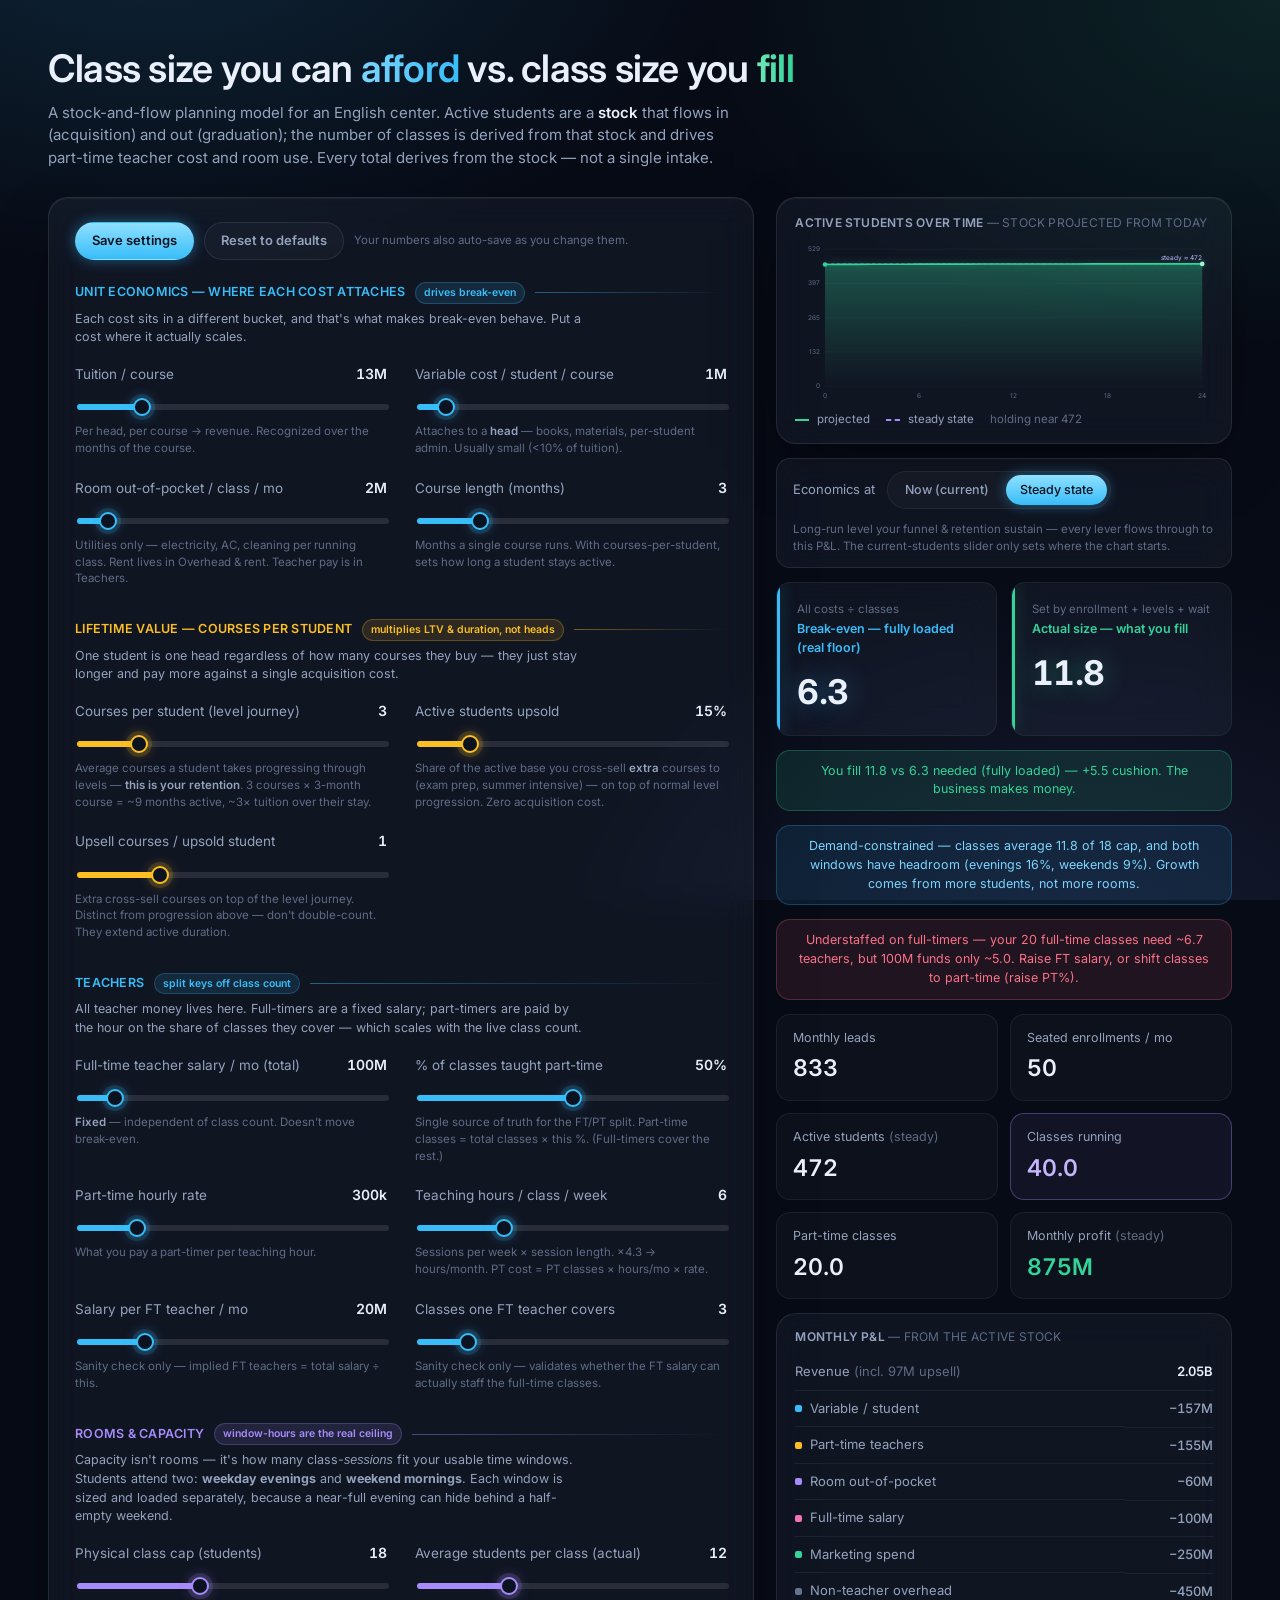
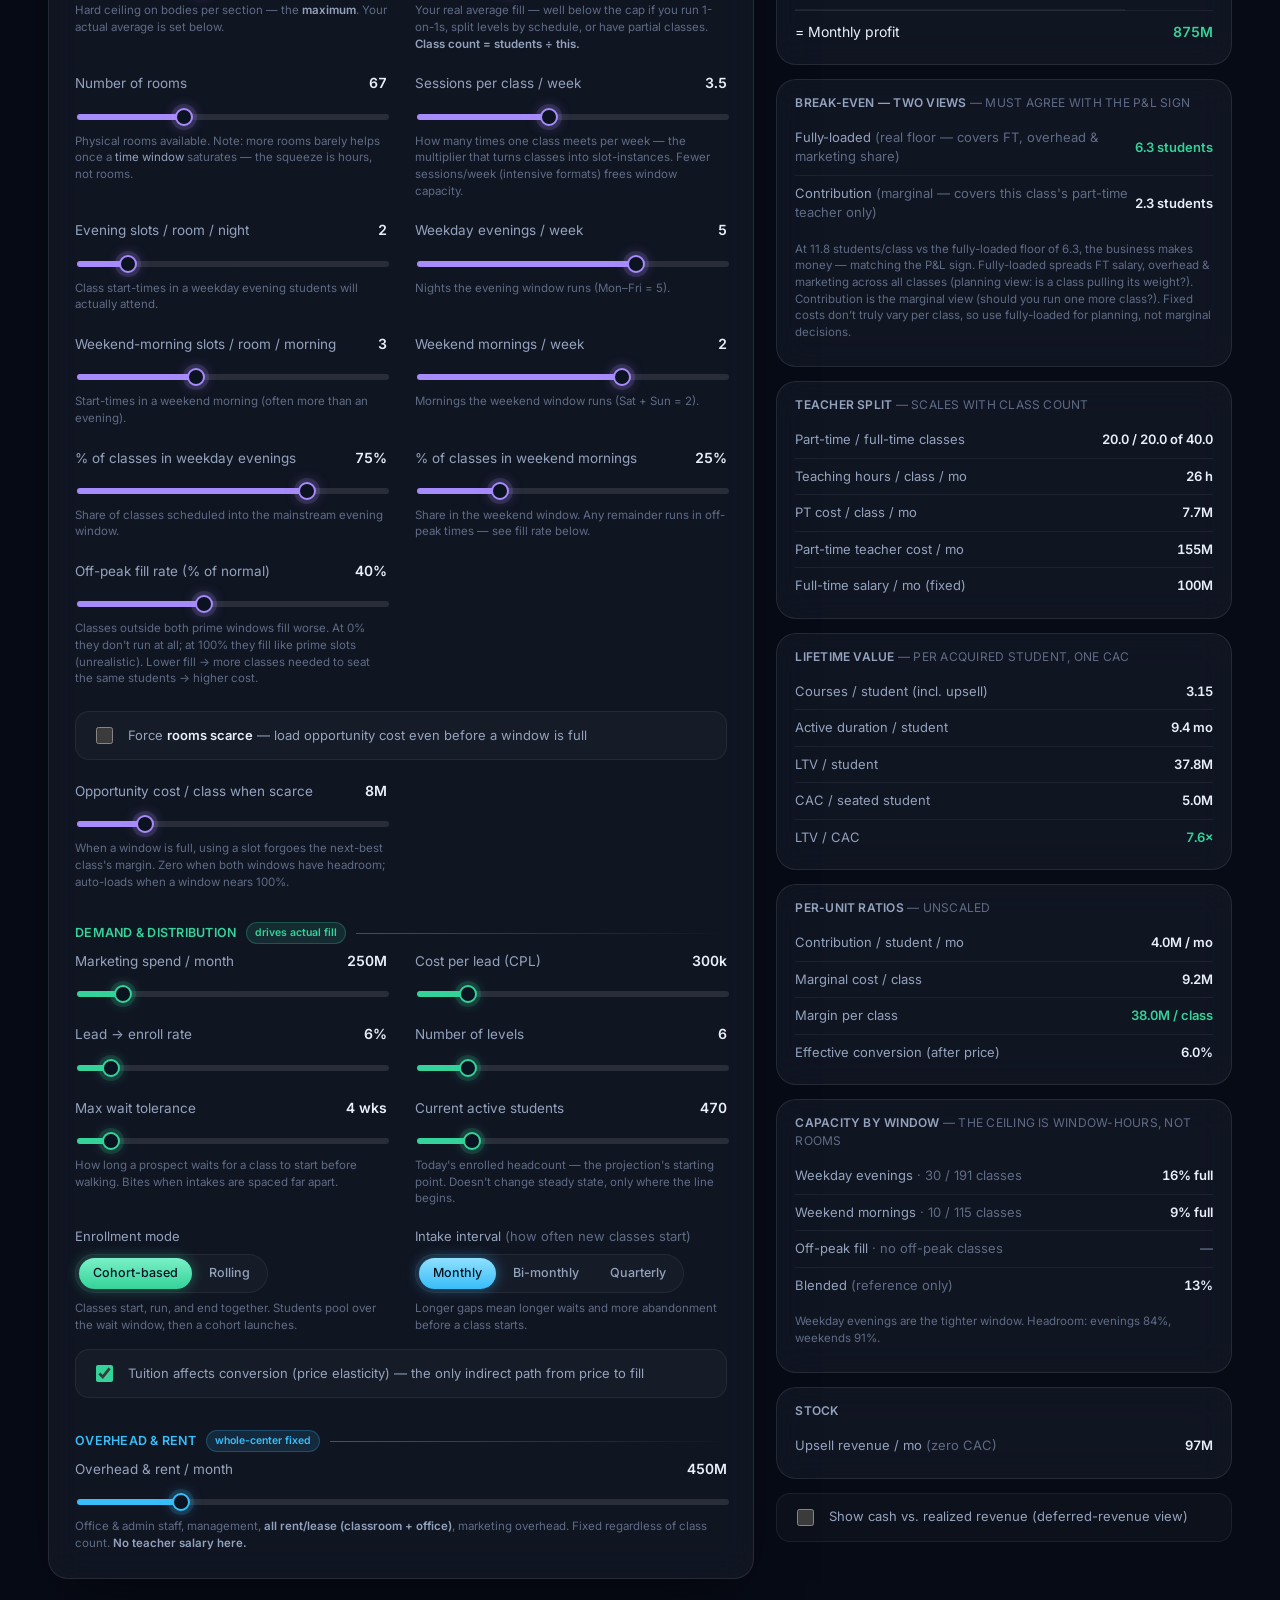
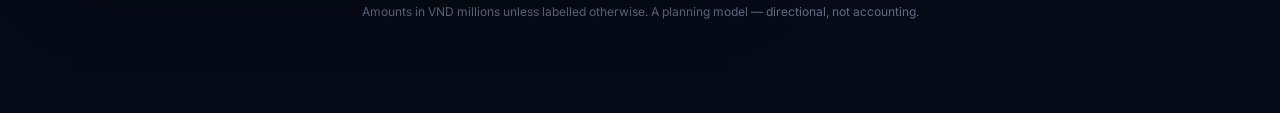
==== commit a84329ed: "Make P&L coherent: fully-loaded break-even (allocates FT+overhead+marketing) leads & matches profit " ====
--- a/index.html
+++ b/index.html
@@ -8,7 +8,7 @@
 <link rel="preconnect" href="https://fonts.googleapis.com" />
 <link rel="preconnect" href="https://fonts.gstatic.com" crossorigin />
 <link href="https://fonts.googleapis.com/css2?family=Inter:wght@400;500;600;700&display=swap" rel="stylesheet" />
-<link rel="stylesheet" href="styles.css?v=11" />
+<link rel="stylesheet" href="styles.css?v=12" />
 </head>
 <body>
 <main class="page">
@@ -198,7 +198,13 @@
         <div class="lever">
           <div class="lever-top"><label for="s-wkndpct">% of classes in weekend mornings</label><span class="lever-val" id="v-wkndpct">25%</span></div>
           <input type="range" min="0" max="100" step="5" value="25" id="s-wkndpct" />
-          <div class="hint">Share in the weekend window. Any remainder runs in off-peak times — surfaced as hard-to-fill.</div>
+          <div class="hint">Share in the weekend window. Any remainder runs in off-peak times — see fill rate below.</div>
+        </div>
+
+        <div class="lever">
+          <div class="lever-top"><label for="s-offpeakfill">Off-peak fill rate (% of normal)</label><span class="lever-val" id="v-offpeakfill">40%</span></div>
+          <input type="range" min="0" max="100" step="5" value="40" id="s-offpeakfill" />
+          <div class="hint">Classes outside both prime windows fill worse. At 0% they don't run at all; at 100% they fill like prime slots (unrealistic). Lower fill → more classes needed to seat the same students → higher cost.</div>
         </div>
 
         <label class="toggle">
@@ -320,8 +326,8 @@
 
     <div class="hero-tiles">
       <div class="tile tile--be">
-        <div class="tile-cap">Set by tuition + cost</div>
-        <div class="tile-label">Break-even size — what you need</div>
+        <div class="tile-cap">All costs ÷ classes</div>
+        <div class="tile-label">Break-even — fully loaded (real floor)</div>
         <div class="tile-num" id="o-be">—</div>
       </div>
       <div class="tile tile--fill">
@@ -359,6 +365,15 @@
     </div>
 
     <div class="detail">
+      <div class="detail-title">Break-even — two views <span class="muted">— must agree with the P&amp;L sign</span></div>
+      <table>
+        <tr><td>Fully-loaded <span class="muted">(real floor — covers FT, overhead &amp; marketing share)</span></td><td class="num" id="be-full">—</td></tr>
+        <tr><td>Contribution <span class="muted">(marginal — covers this class's part-time teacher only)</span></td><td class="num" id="be-contrib">—</td></tr>
+      </table>
+      <p class="hint" id="be-note"></p>
+    </div>
+
+    <div class="detail">
       <div class="detail-title">Teacher split <span class="muted">— scales with class count</span></div>
       <table>
         <tr><td>Part-time / full-time classes</td><td class="num" id="ts-split">—</td></tr>
@@ -395,6 +410,7 @@
       <table>
         <tr><td>Weekday evenings <span class="muted" id="w-main-sub"></span></td><td class="num" id="w-main">—</td></tr>
         <tr><td>Weekend mornings <span class="muted" id="w-wknd-sub"></span></td><td class="num" id="w-wknd">—</td></tr>
+        <tr><td>Off-peak fill <span class="muted" id="w-off-sub"></span></td><td class="num" id="w-off">—</td></tr>
         <tr><td>Blended <span class="muted">(reference only)</span></td><td class="num" id="w-blend">—</td></tr>
       </table>
       <p class="hint" id="w-note"></p>
@@ -427,7 +443,7 @@
 </div>
 
 <p class="footer-note">Amounts in VND millions unless labelled otherwise. A planning model — directional, not accounting.</p>
-<script src="app.js?v=11" defer></script>
+<script src="app.js?v=12" defer></script>
 </main>
 </body>
 </html>
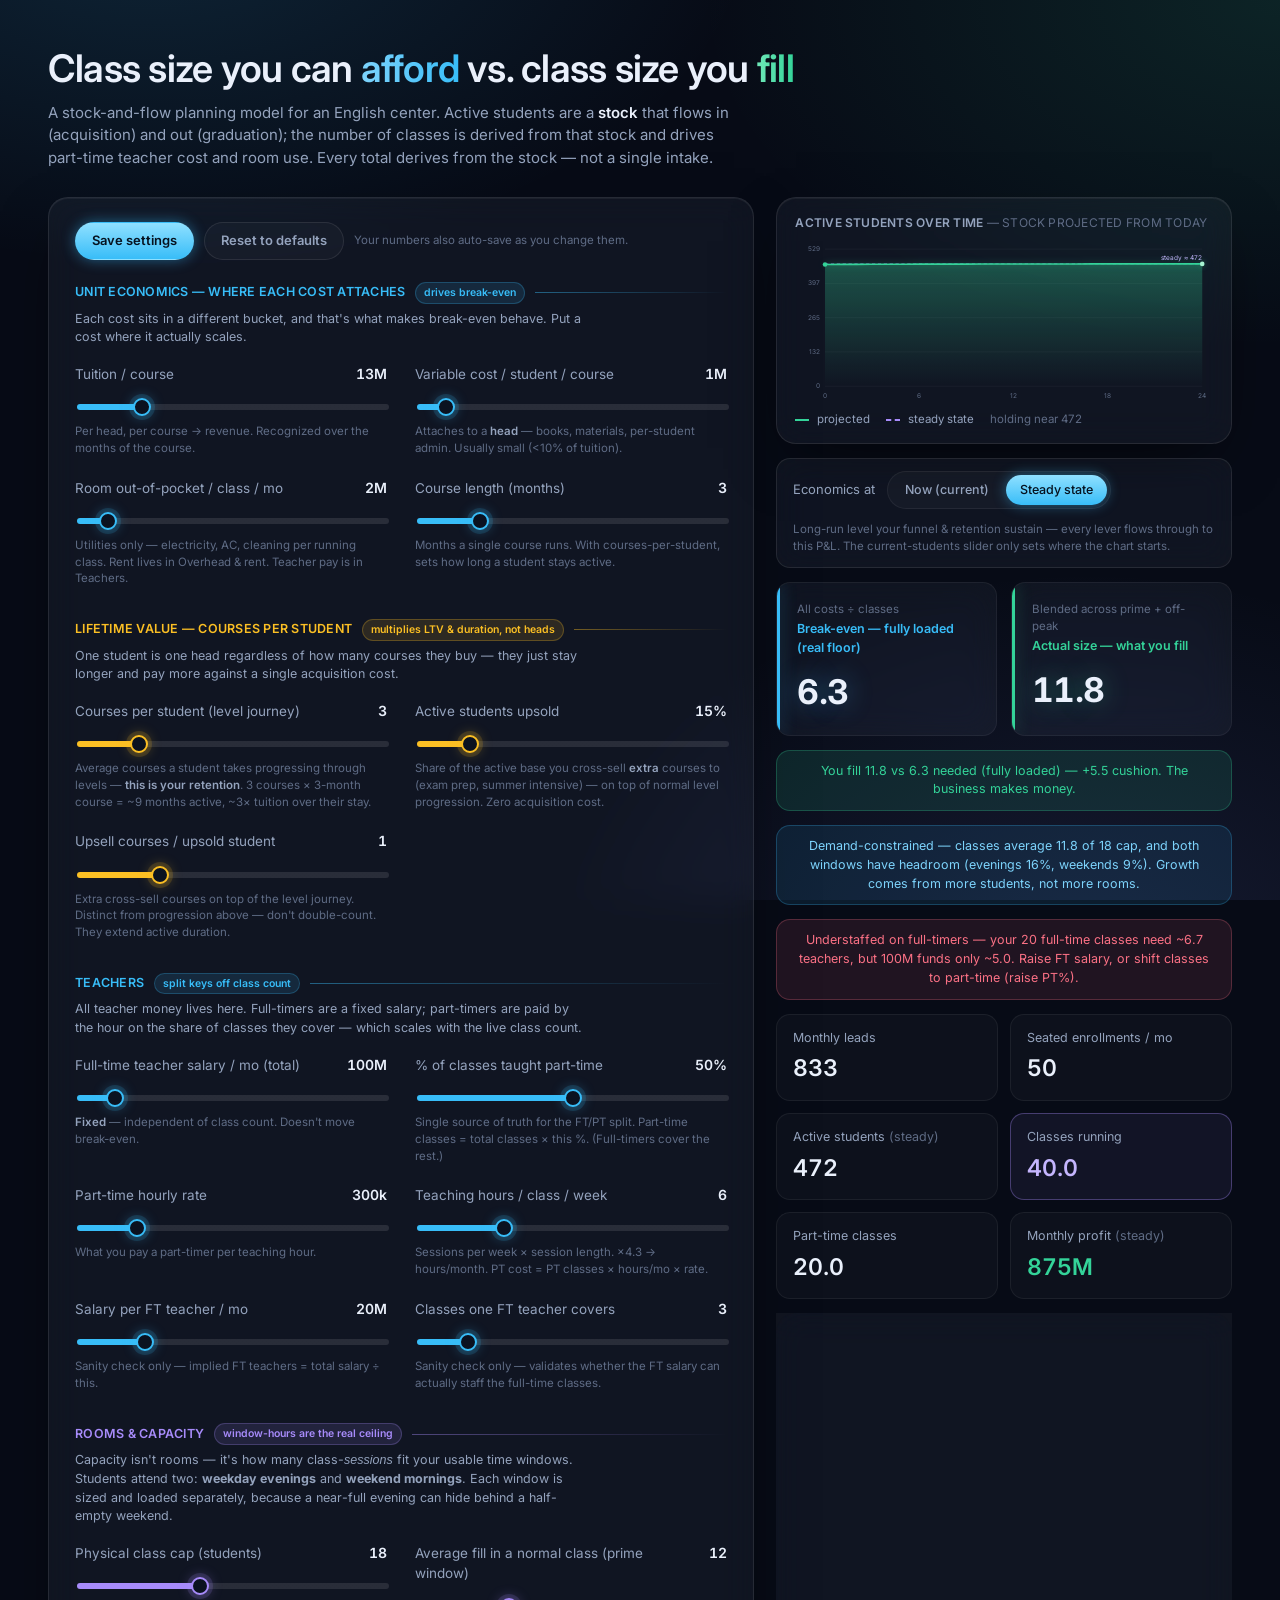
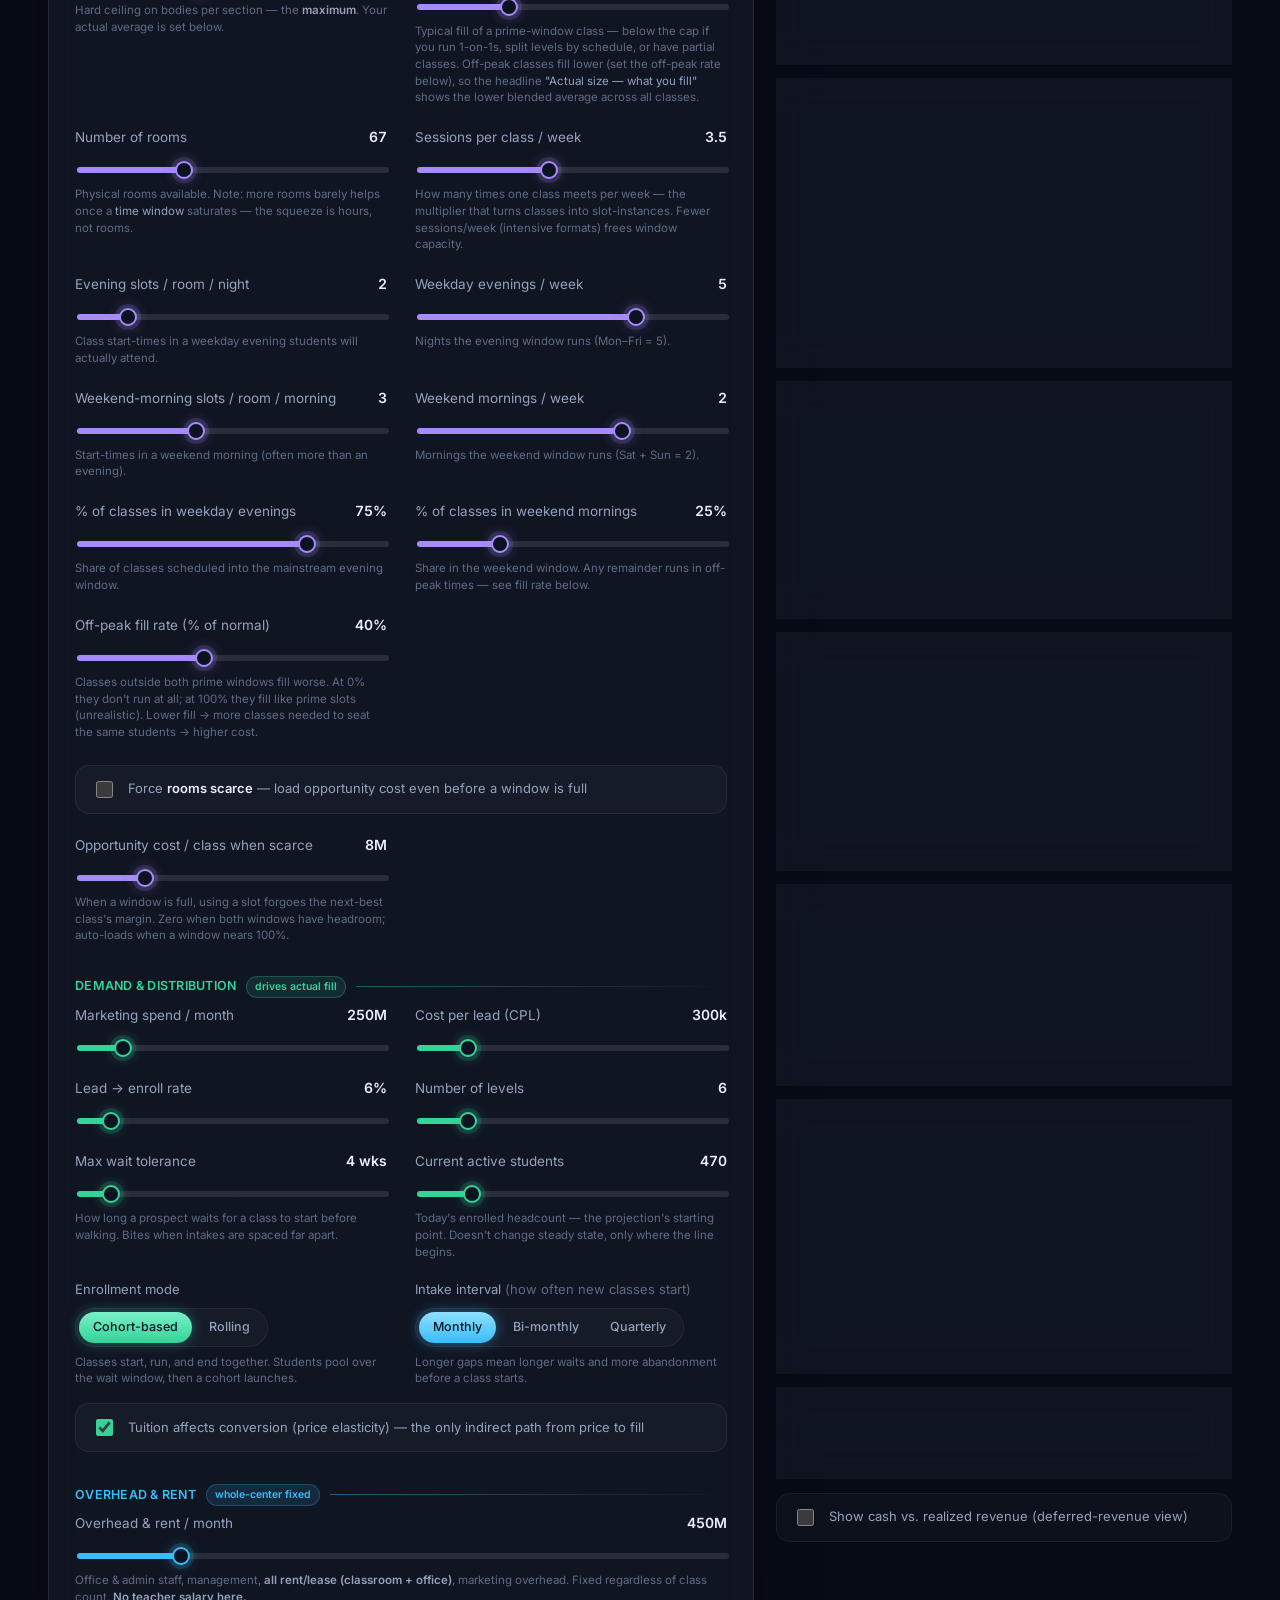
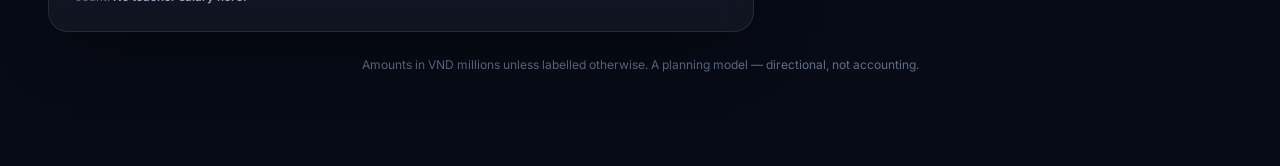
==== commit 60bcb46c: "Clarify labels: slider is prime-window fill, 'Actual size you fill' tile is the blended average — re" ====
--- a/index.html
+++ b/index.html
@@ -148,9 +148,9 @@
         </div>
 
         <div class="lever">
-          <div class="lever-top"><label for="s-avgcls">Average students per class (actual)</label><span class="lever-val" id="v-avgcls">12</span></div>
+          <div class="lever-top"><label for="s-avgcls">Average fill in a normal class (prime window)</label><span class="lever-val" id="v-avgcls">12</span></div>
           <input type="range" min="1" max="40" step="0.5" value="12" id="s-avgcls" />
-          <div class="hint">Your real average fill — well below the cap if you run 1-on-1s, split levels by schedule, or have partial classes. <strong>Class count = students ÷ this.</strong></div>
+          <div class="hint">Typical fill of a prime-window class — below the cap if you run 1-on-1s, split levels by schedule, or have partial classes. Off-peak classes fill lower (set the off-peak rate below), so the headline <em>"Actual size — what you fill"</em> shows the lower blended average across all classes.</div>
         </div>
 
         <div class="lever">
@@ -331,7 +331,7 @@
         <div class="tile-num" id="o-be">—</div>
       </div>
       <div class="tile tile--fill">
-        <div class="tile-cap">Set by enrollment + levels + wait</div>
+        <div class="tile-cap">Blended across prime + off-peak</div>
         <div class="tile-label">Actual size — what you fill</div>
         <div class="tile-num" id="o-cs">—</div>
       </div>
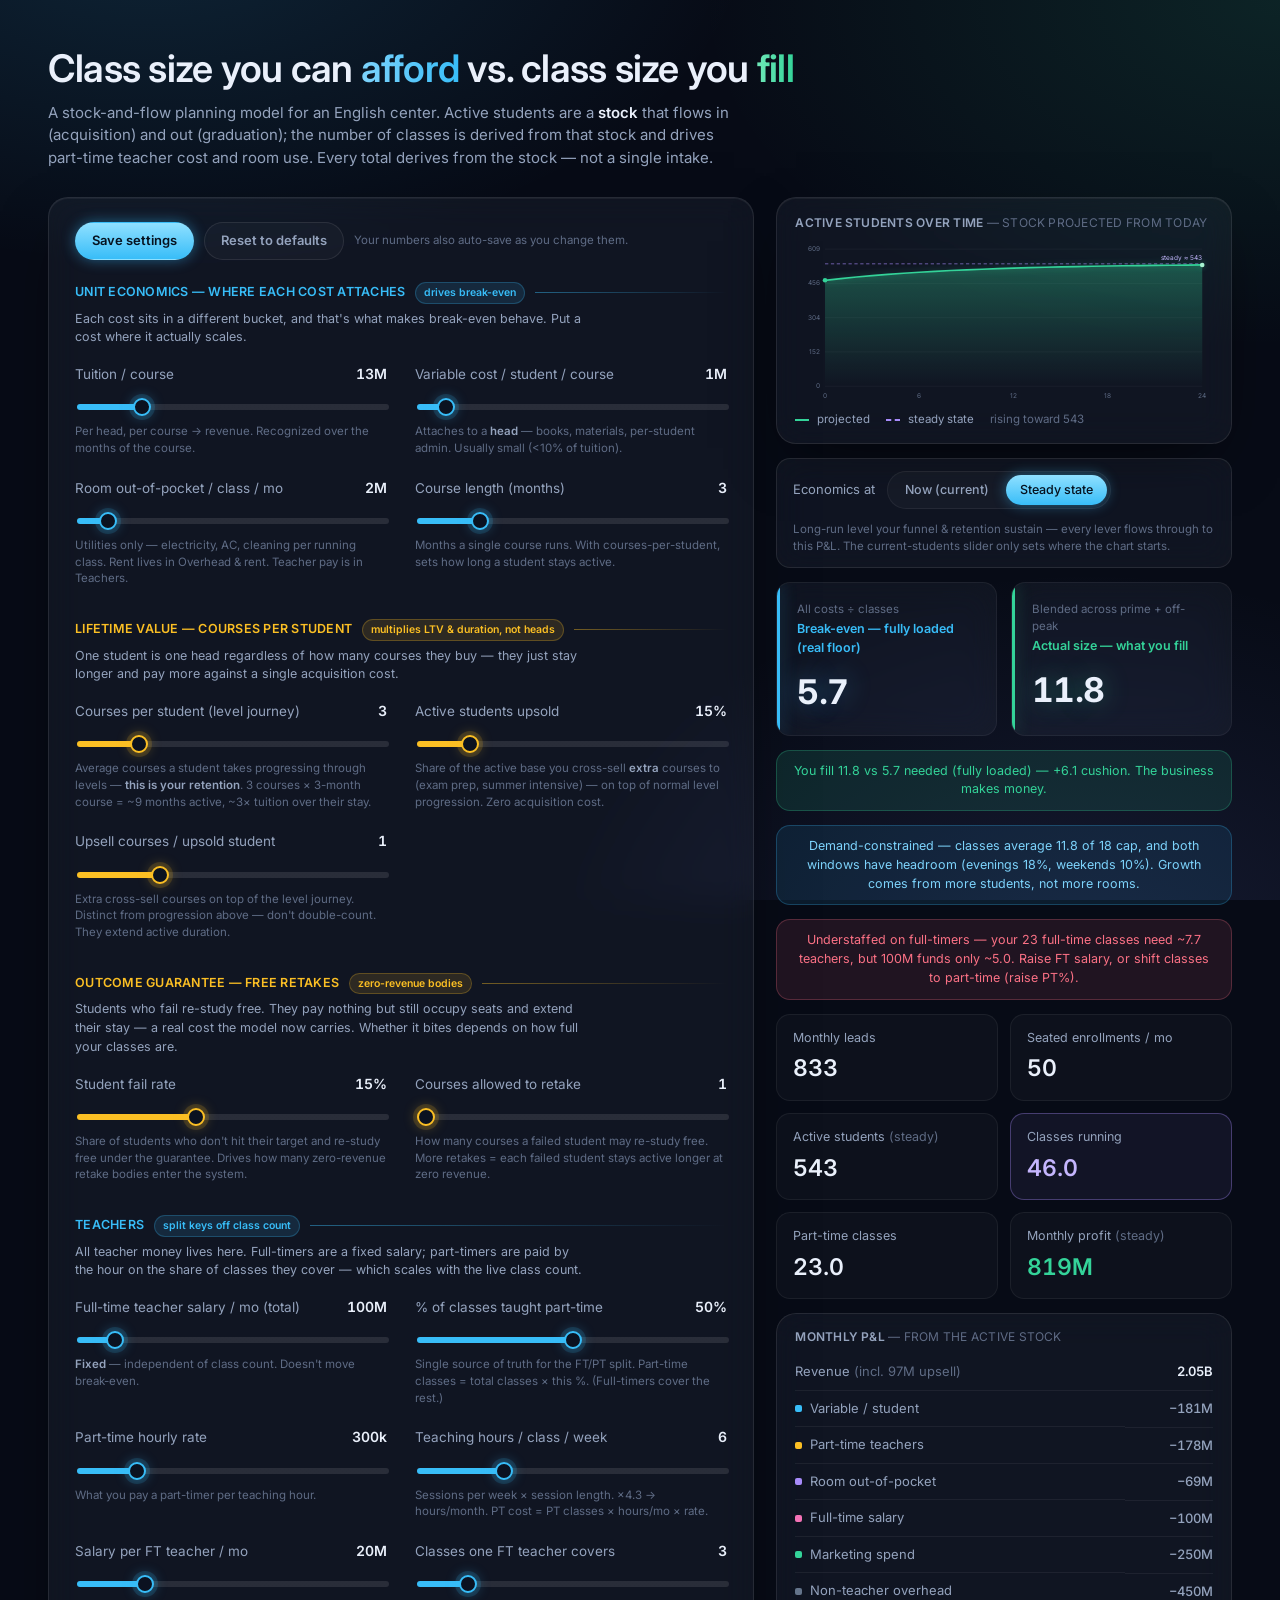
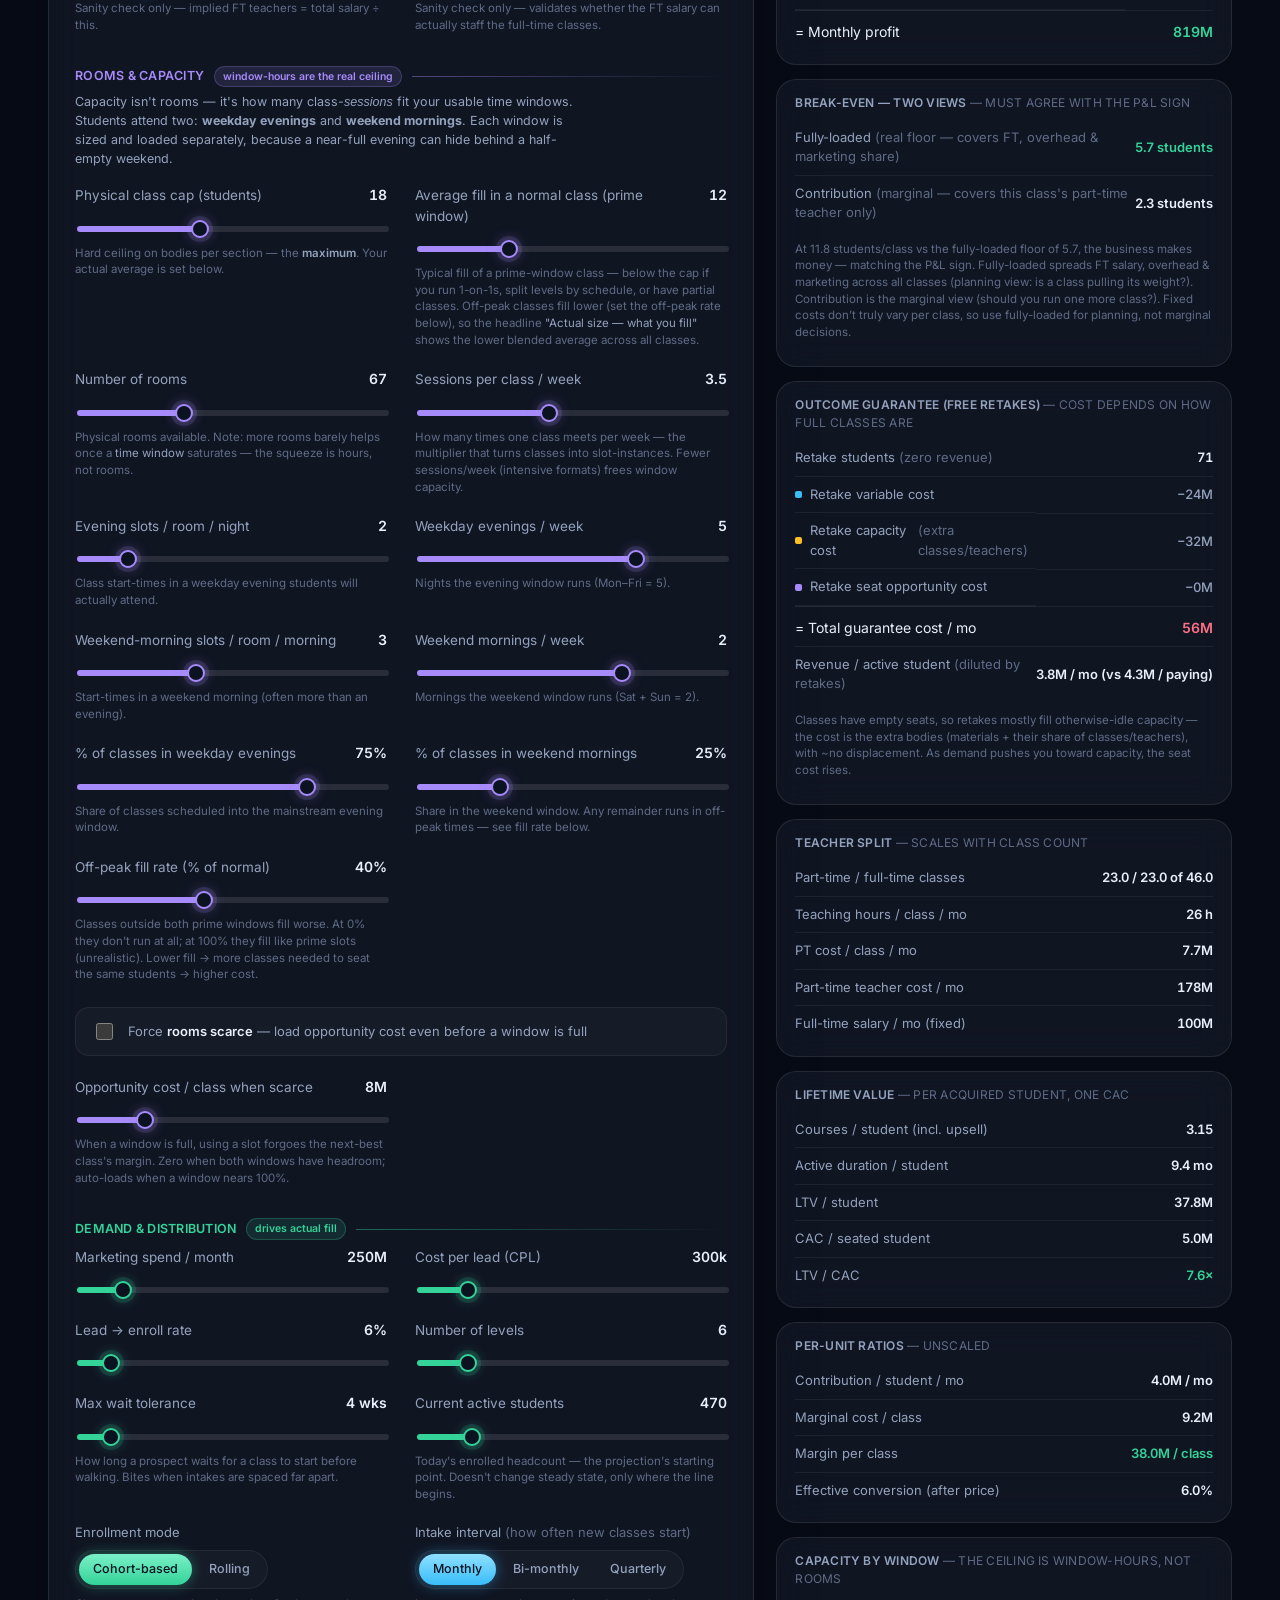
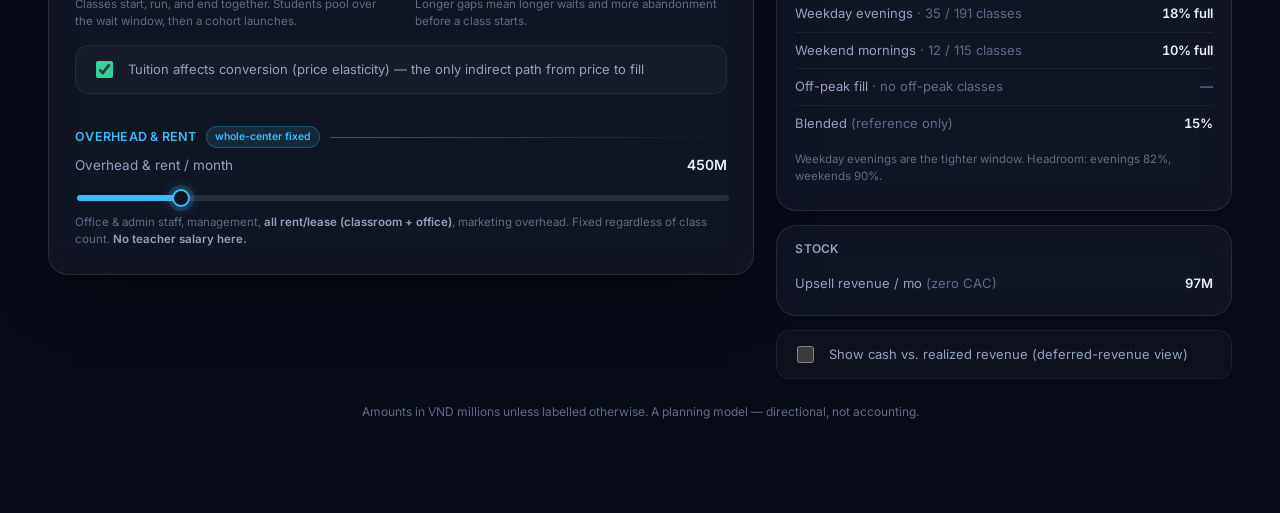
==== commit 86addf2d: "Add outcome-guarantee (free retake) cost: zero-revenue retake bodies inflate stock; state-dependent " ====
--- a/index.html
+++ b/index.html
@@ -8,7 +8,7 @@
 <link rel="preconnect" href="https://fonts.googleapis.com" />
 <link rel="preconnect" href="https://fonts.gstatic.com" crossorigin />
 <link href="https://fonts.googleapis.com/css2?family=Inter:wght@400;500;600;700&display=swap" rel="stylesheet" />
-<link rel="stylesheet" href="styles.css?v=12" />
+<link rel="stylesheet" href="styles.css?v=13" />
 </head>
 <body>
 <main class="page">
@@ -85,6 +85,27 @@
           <div class="lever-top"><label for="s-upcourses">Upsell courses / upsold student</label><span class="lever-val" id="v-upcourses">1</span></div>
           <input type="range" min="0" max="4" step="0.5" value="1" id="s-upcourses" />
           <div class="hint">Extra cross-sell courses on top of the level journey. Distinct from progression above — don't double-count. They extend active duration.</div>
+        </div>
+
+      </div>
+    </div>
+
+    <!-- ---- Outcome guarantee (free retakes) ---- -->
+    <div class="lever-group">
+      <div class="lever-heading lever-heading--life">Outcome guarantee — free retakes <span class="drives drives--life">zero-revenue bodies</span></div>
+      <p class="group-note">Students who fail re-study free. They pay nothing but still occupy seats and extend their stay — a real cost the model now carries. Whether it bites depends on how full your classes are.</p>
+      <div class="levers life">
+
+        <div class="lever">
+          <div class="lever-top"><label for="s-failrate">Student fail rate</label><span class="lever-val" id="v-failrate">15%</span></div>
+          <input type="range" min="0" max="40" step="1" value="15" id="s-failrate" />
+          <div class="hint">Share of students who don't hit their target and re-study free under the guarantee. Drives how many zero-revenue retake bodies enter the system.</div>
+        </div>
+
+        <div class="lever">
+          <div class="lever-top"><label for="s-retakecourses">Courses allowed to retake</label><span class="lever-val" id="v-retakecourses">1</span></div>
+          <input type="range" min="1" max="3" step="1" value="1" id="s-retakecourses" />
+          <div class="hint">How many courses a failed student may re-study free. More retakes = each failed student stays active longer at zero revenue.</div>
         </div>
 
       </div>
@@ -374,6 +395,19 @@
     </div>
 
     <div class="detail">
+      <div class="detail-title">Outcome guarantee (free retakes) <span class="muted">— cost depends on how full classes are</span></div>
+      <table>
+        <tr><td>Retake students <span class="muted">(zero revenue)</span></td><td class="num" id="g-students">—</td></tr>
+        <tr><td class="cost"><span class="dot-var"></span> Retake variable cost</td><td class="num neg" id="g-var">—</td></tr>
+        <tr><td class="cost"><span class="dot-pt"></span> Retake capacity cost <span class="muted">(extra classes/teachers)</span></td><td class="num neg" id="g-cap">—</td></tr>
+        <tr><td class="cost"><span class="dot-room"></span> Retake seat opportunity cost</td><td class="num neg" id="g-opp">—</td></tr>
+        <tr class="total"><td>= Total guarantee cost / mo</td><td class="num" id="g-total">—</td></tr>
+        <tr><td>Revenue / active student <span class="muted">(diluted by retakes)</span></td><td class="num" id="g-rev">—</td></tr>
+      </table>
+      <p class="hint" id="g-note"></p>
+    </div>
+
+    <div class="detail">
       <div class="detail-title">Teacher split <span class="muted">— scales with class count</span></div>
       <table>
         <tr><td>Part-time / full-time classes</td><td class="num" id="ts-split">—</td></tr>
@@ -443,7 +477,7 @@
 </div>
 
 <p class="footer-note">Amounts in VND millions unless labelled otherwise. A planning model — directional, not accounting.</p>
-<script src="app.js?v=12" defer></script>
+<script src="app.js?v=13" defer></script>
 </main>
 </body>
 </html>
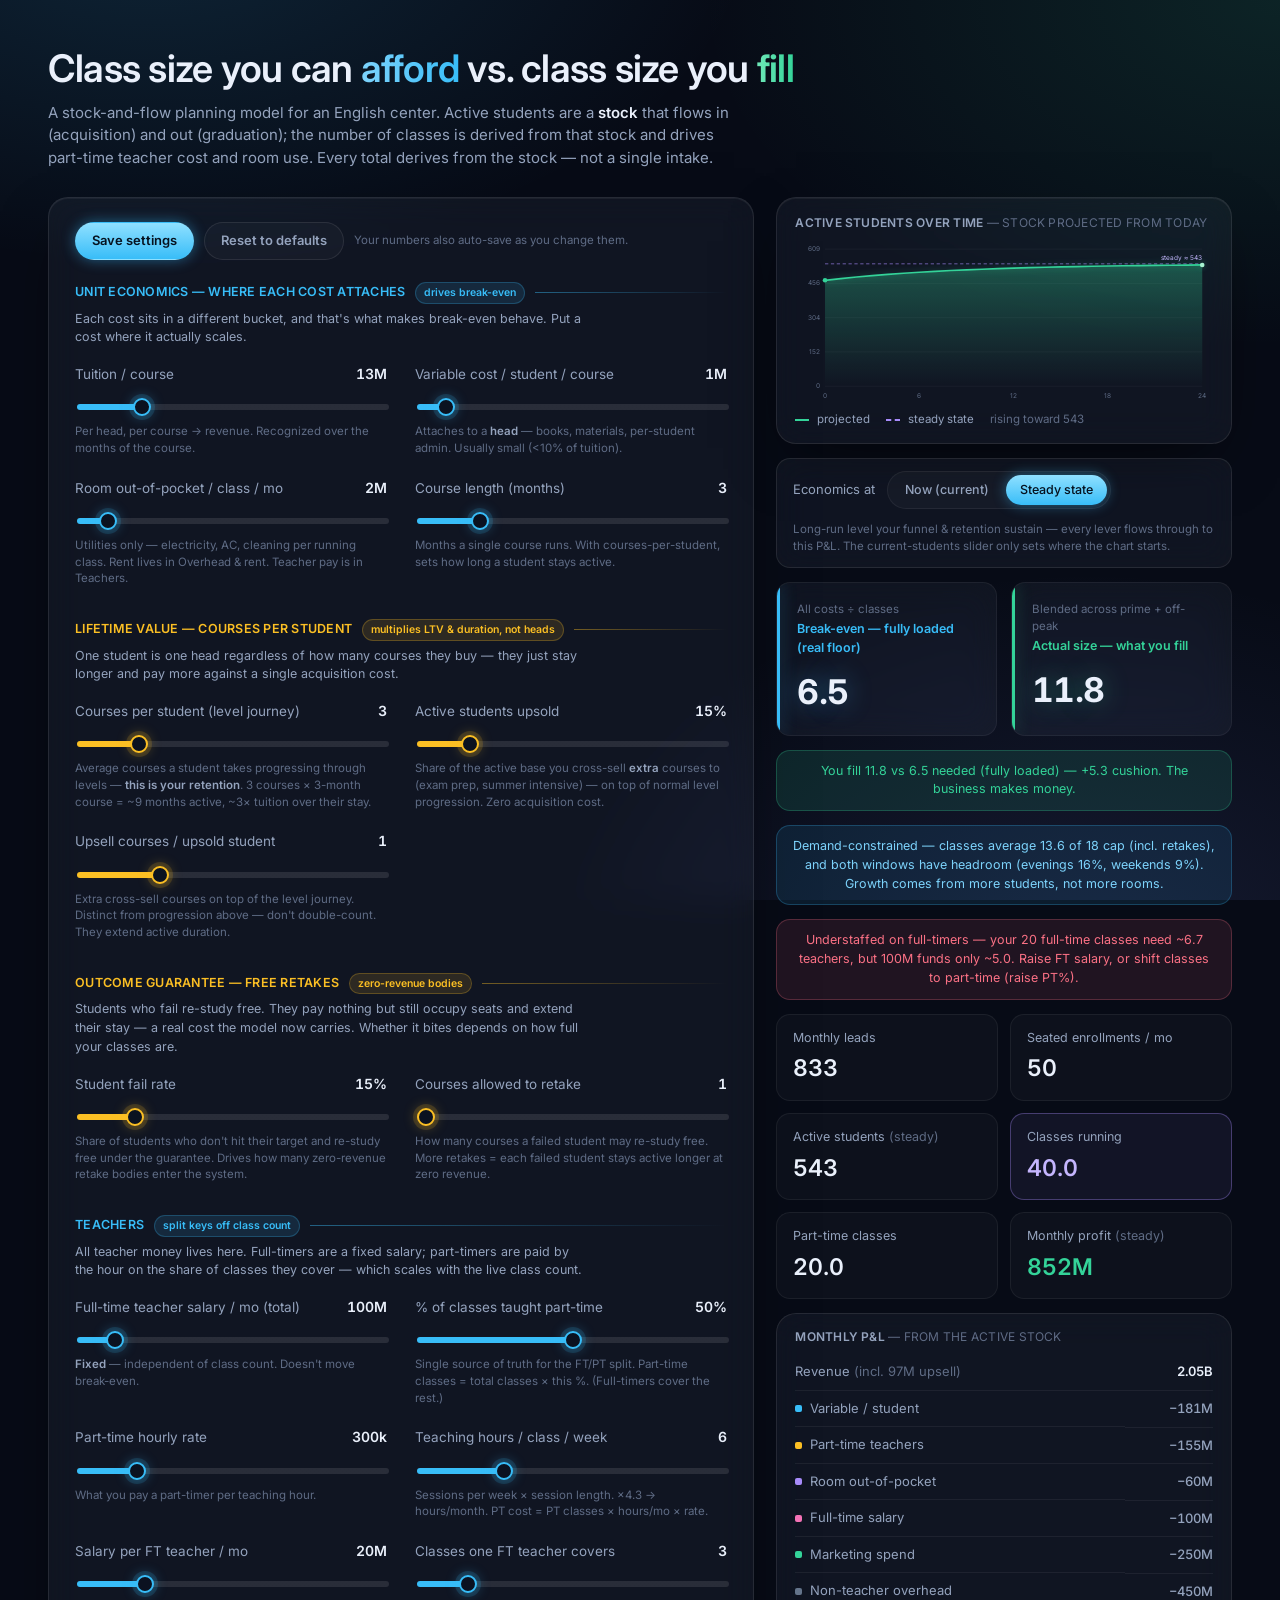
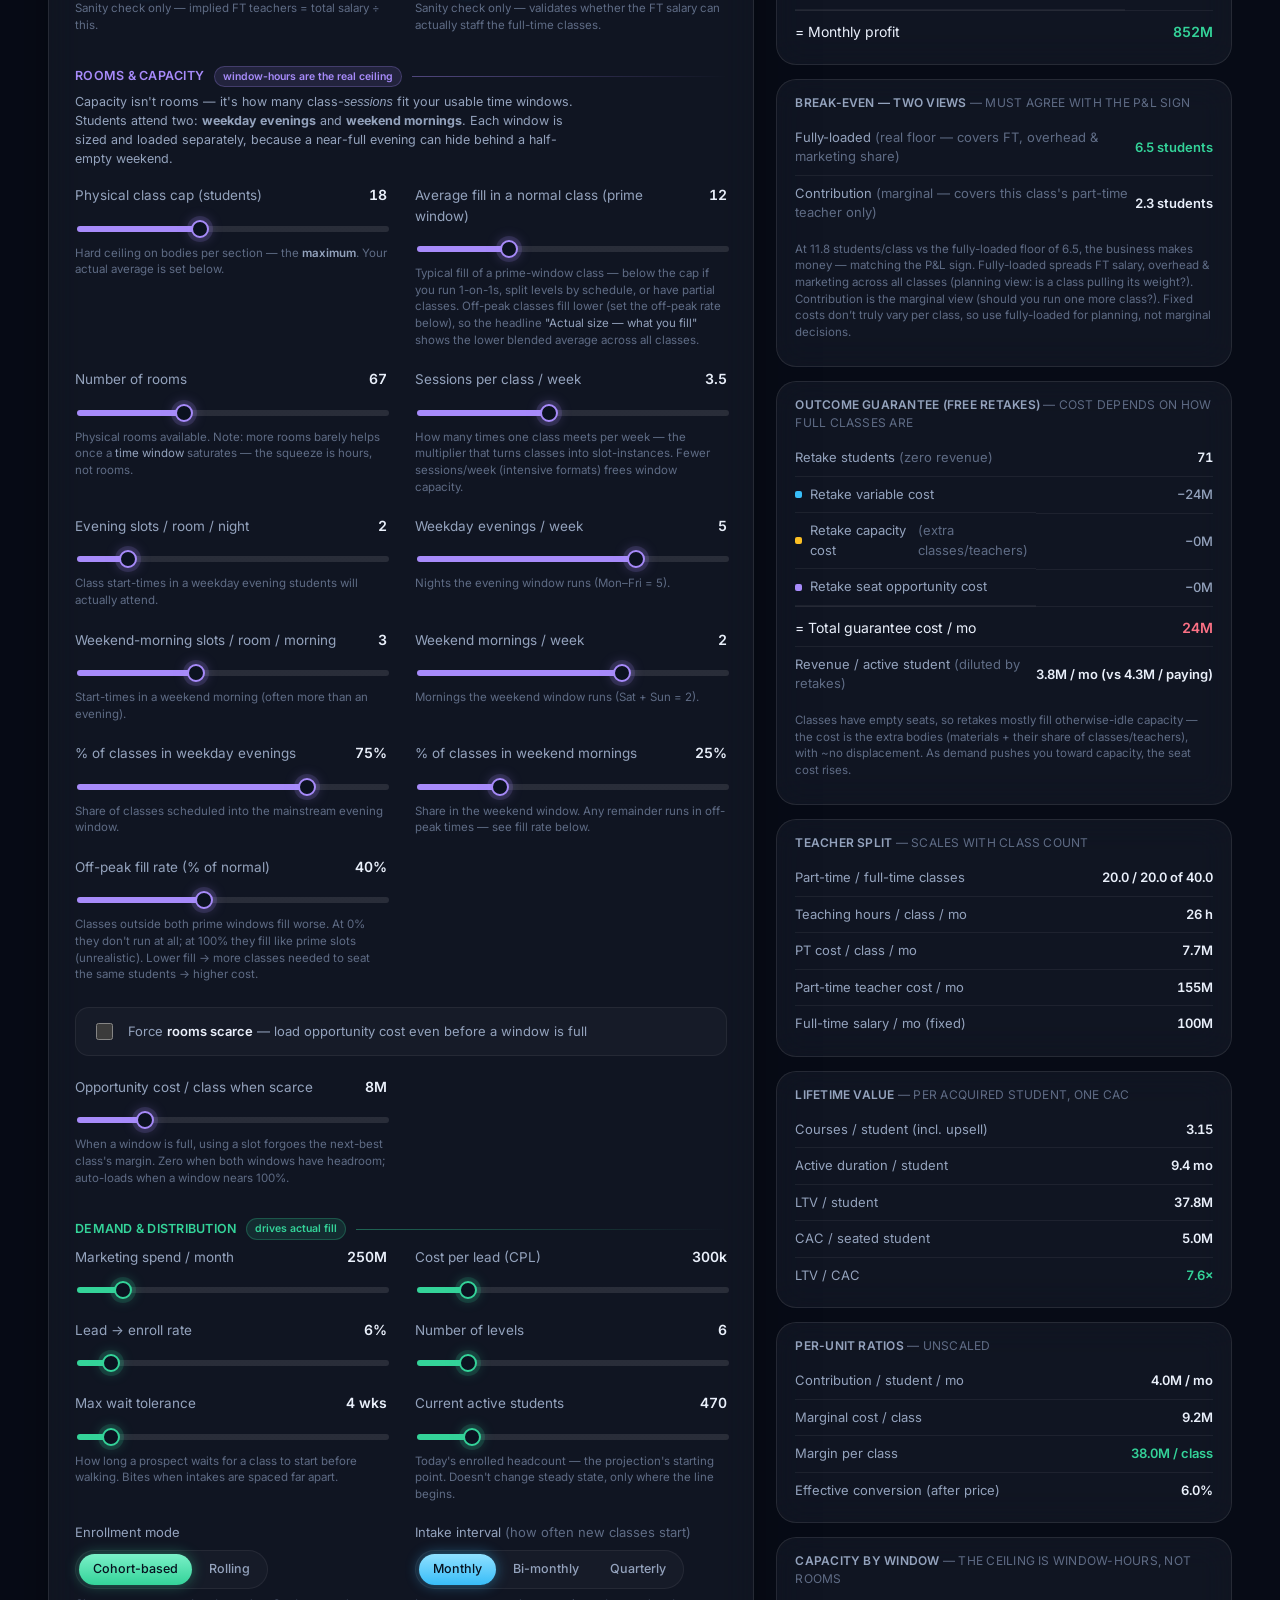
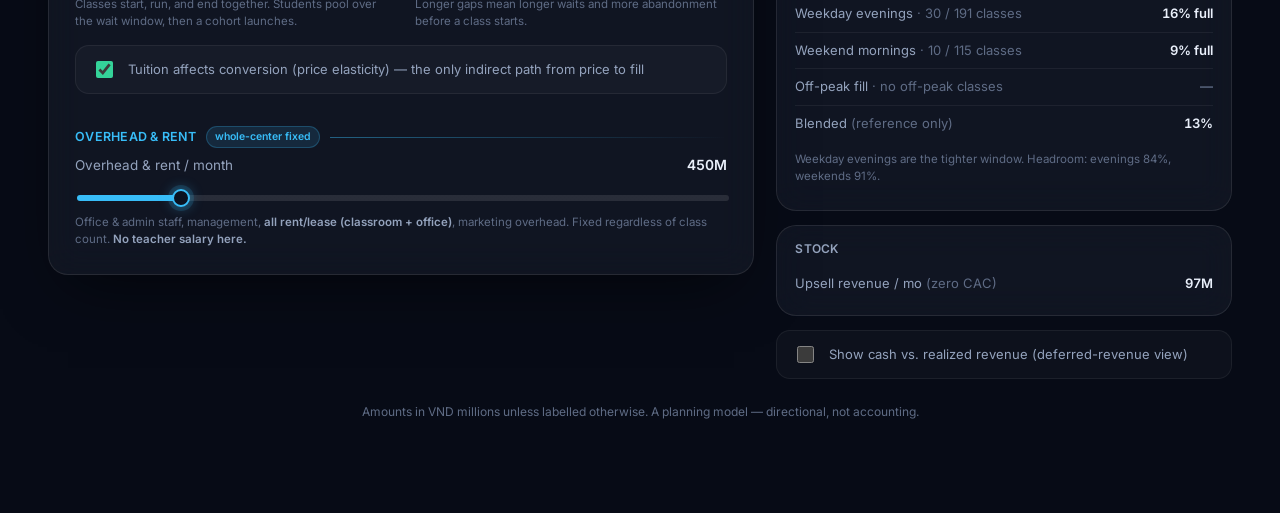
==== commit 647433d8: "Fix retakes inflating class count: retakes re-join existing classes (fill empty seats up to cap), on" ====
--- a/index.html
+++ b/index.html
@@ -8,7 +8,7 @@
 <link rel="preconnect" href="https://fonts.googleapis.com" />
 <link rel="preconnect" href="https://fonts.gstatic.com" crossorigin />
 <link href="https://fonts.googleapis.com/css2?family=Inter:wght@400;500;600;700&display=swap" rel="stylesheet" />
-<link rel="stylesheet" href="styles.css?v=13" />
+<link rel="stylesheet" href="styles.css?v=14" />
 </head>
 <body>
 <main class="page">
@@ -98,7 +98,7 @@
 
         <div class="lever">
           <div class="lever-top"><label for="s-failrate">Student fail rate</label><span class="lever-val" id="v-failrate">15%</span></div>
-          <input type="range" min="0" max="40" step="1" value="15" id="s-failrate" />
+          <input type="range" min="0" max="90" step="1" value="15" id="s-failrate" />
           <div class="hint">Share of students who don't hit their target and re-study free under the guarantee. Drives how many zero-revenue retake bodies enter the system.</div>
         </div>
 
@@ -477,7 +477,7 @@
 </div>
 
 <p class="footer-note">Amounts in VND millions unless labelled otherwise. A planning model — directional, not accounting.</p>
-<script src="app.js?v=13" defer></script>
+<script src="app.js?v=14" defer></script>
 </main>
 </body>
 </html>
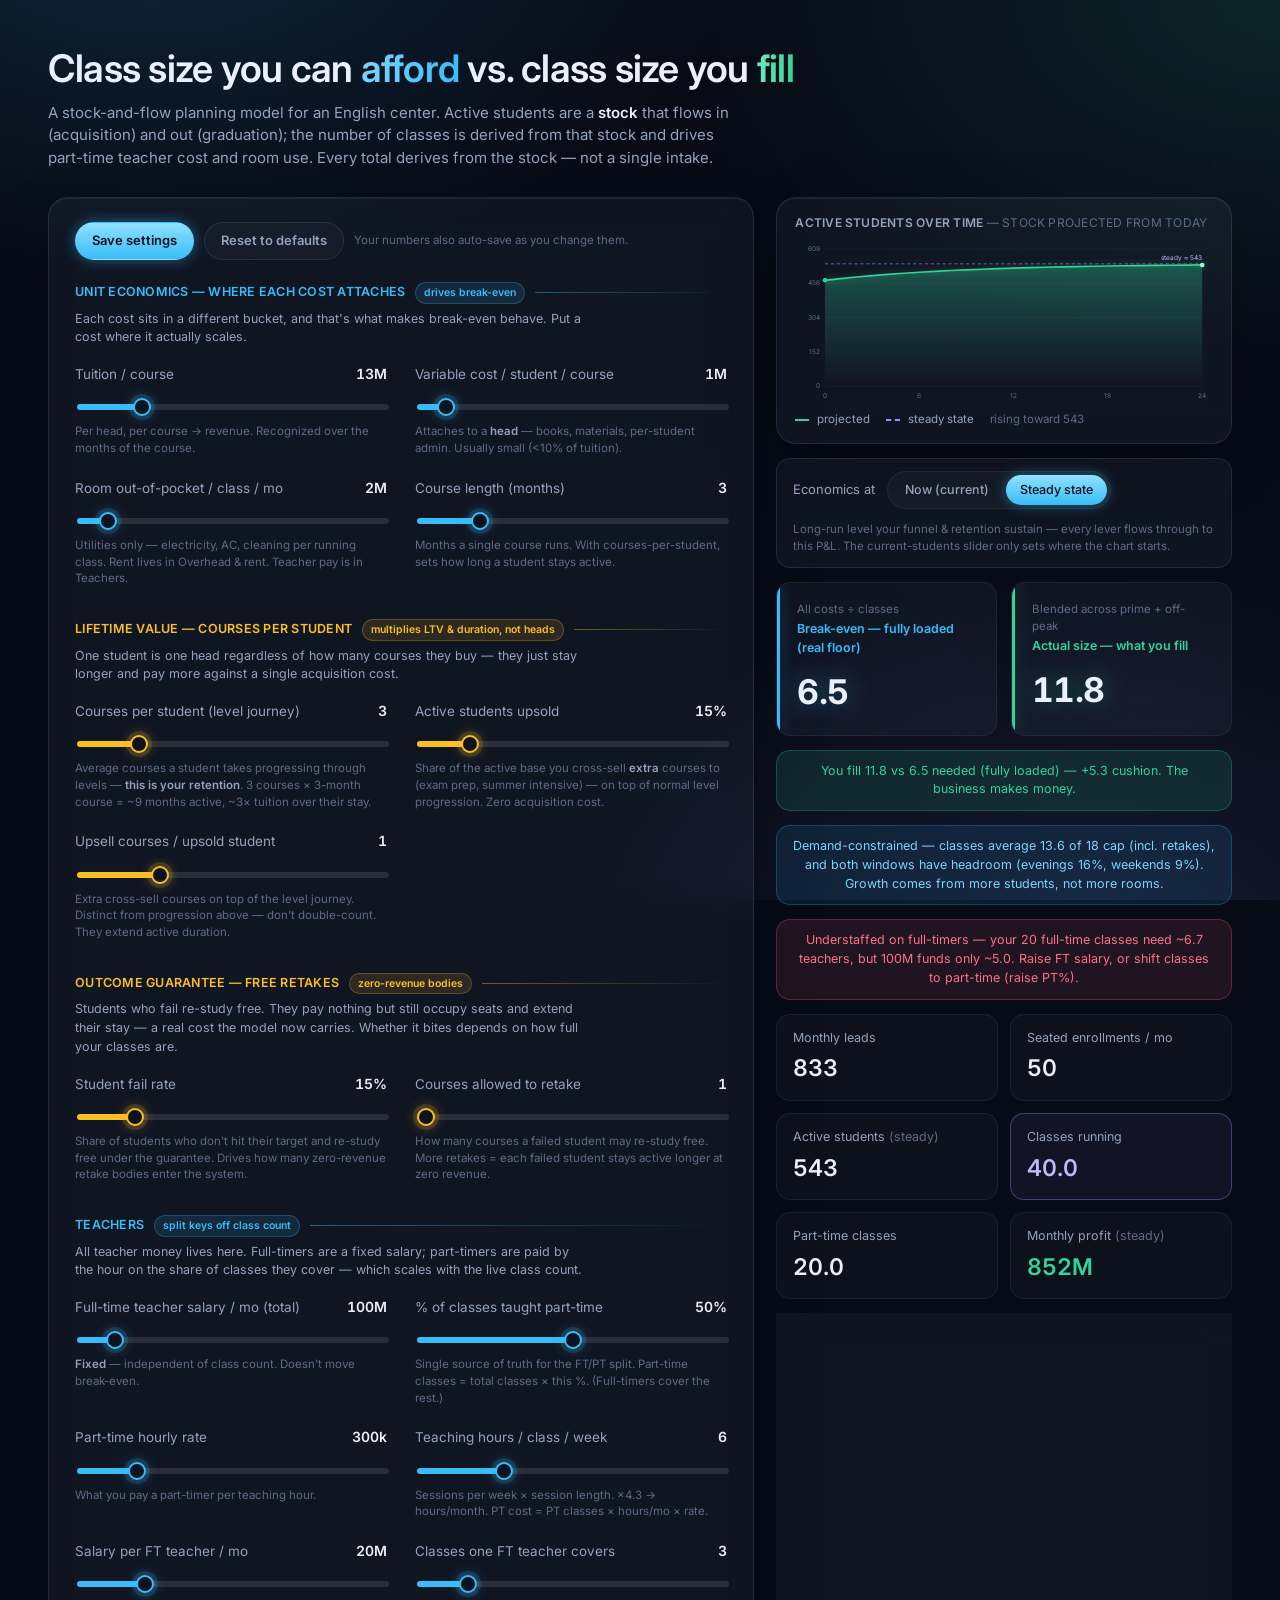
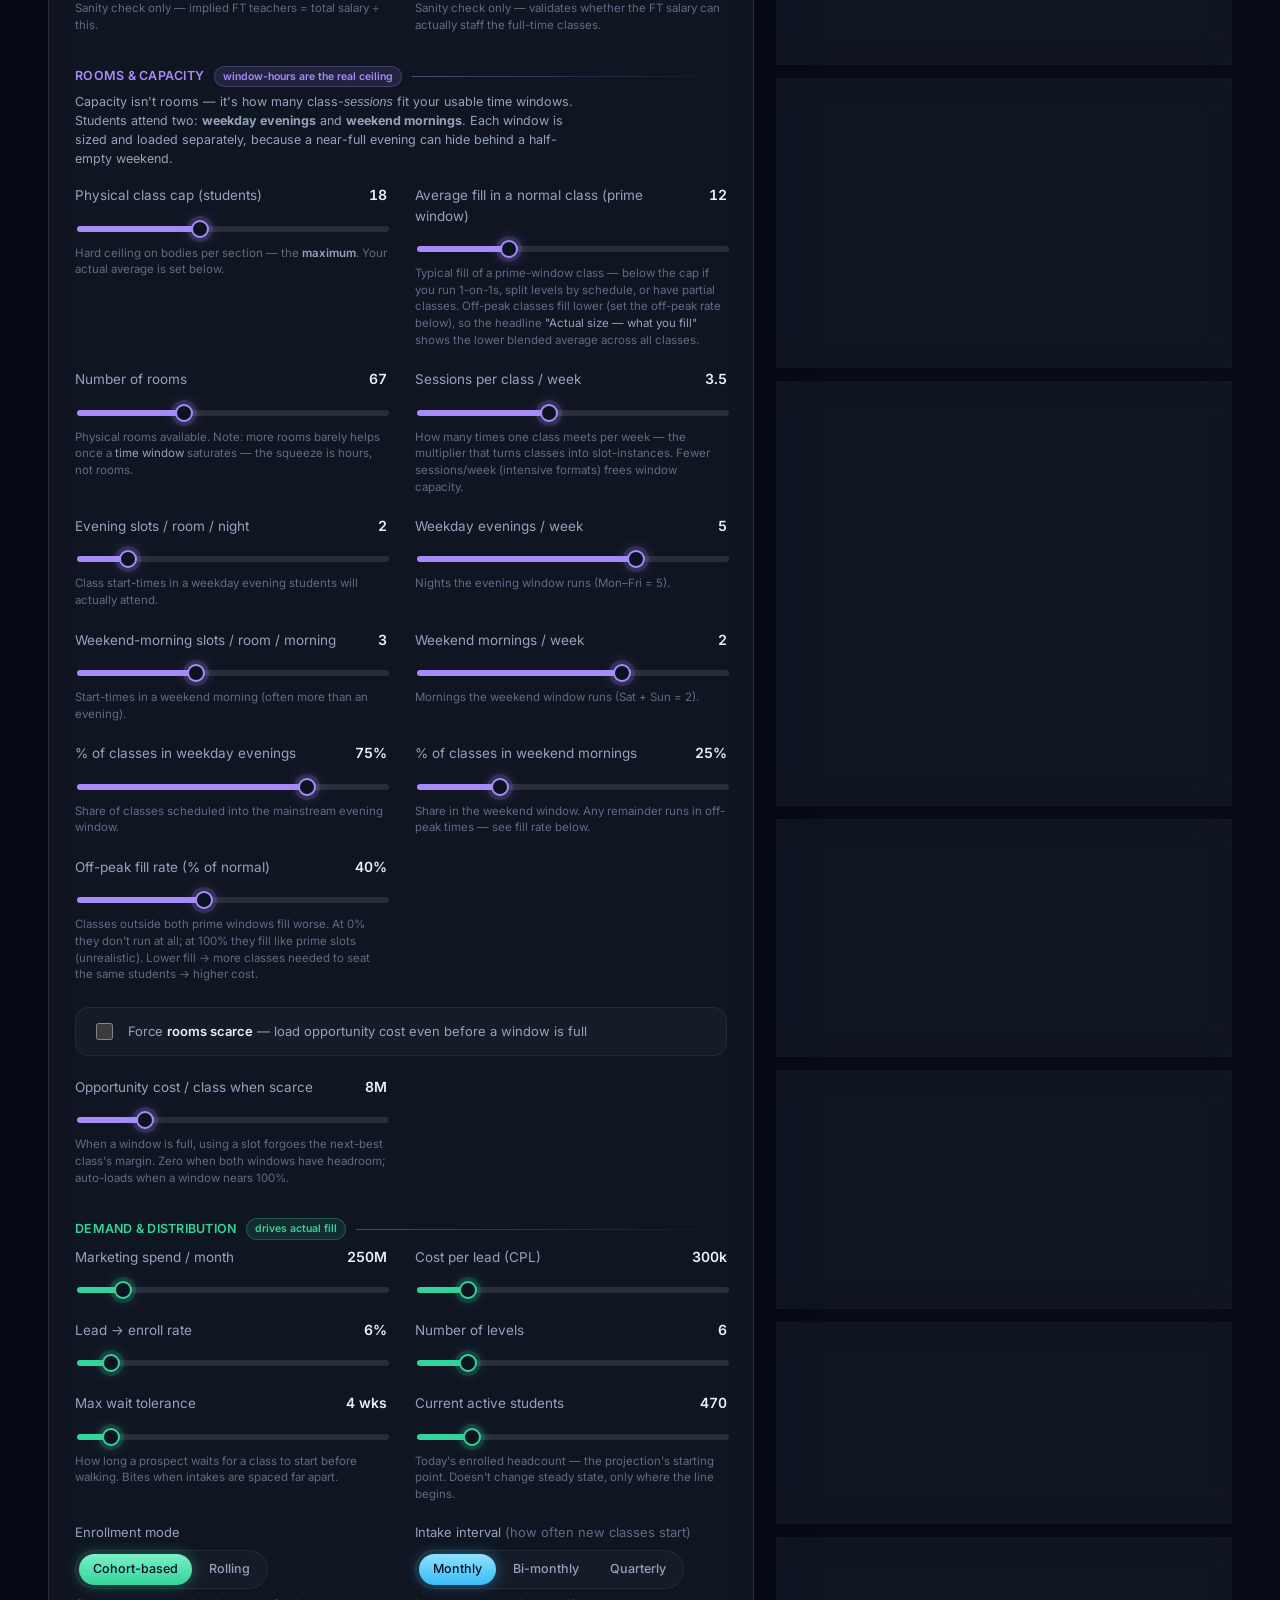
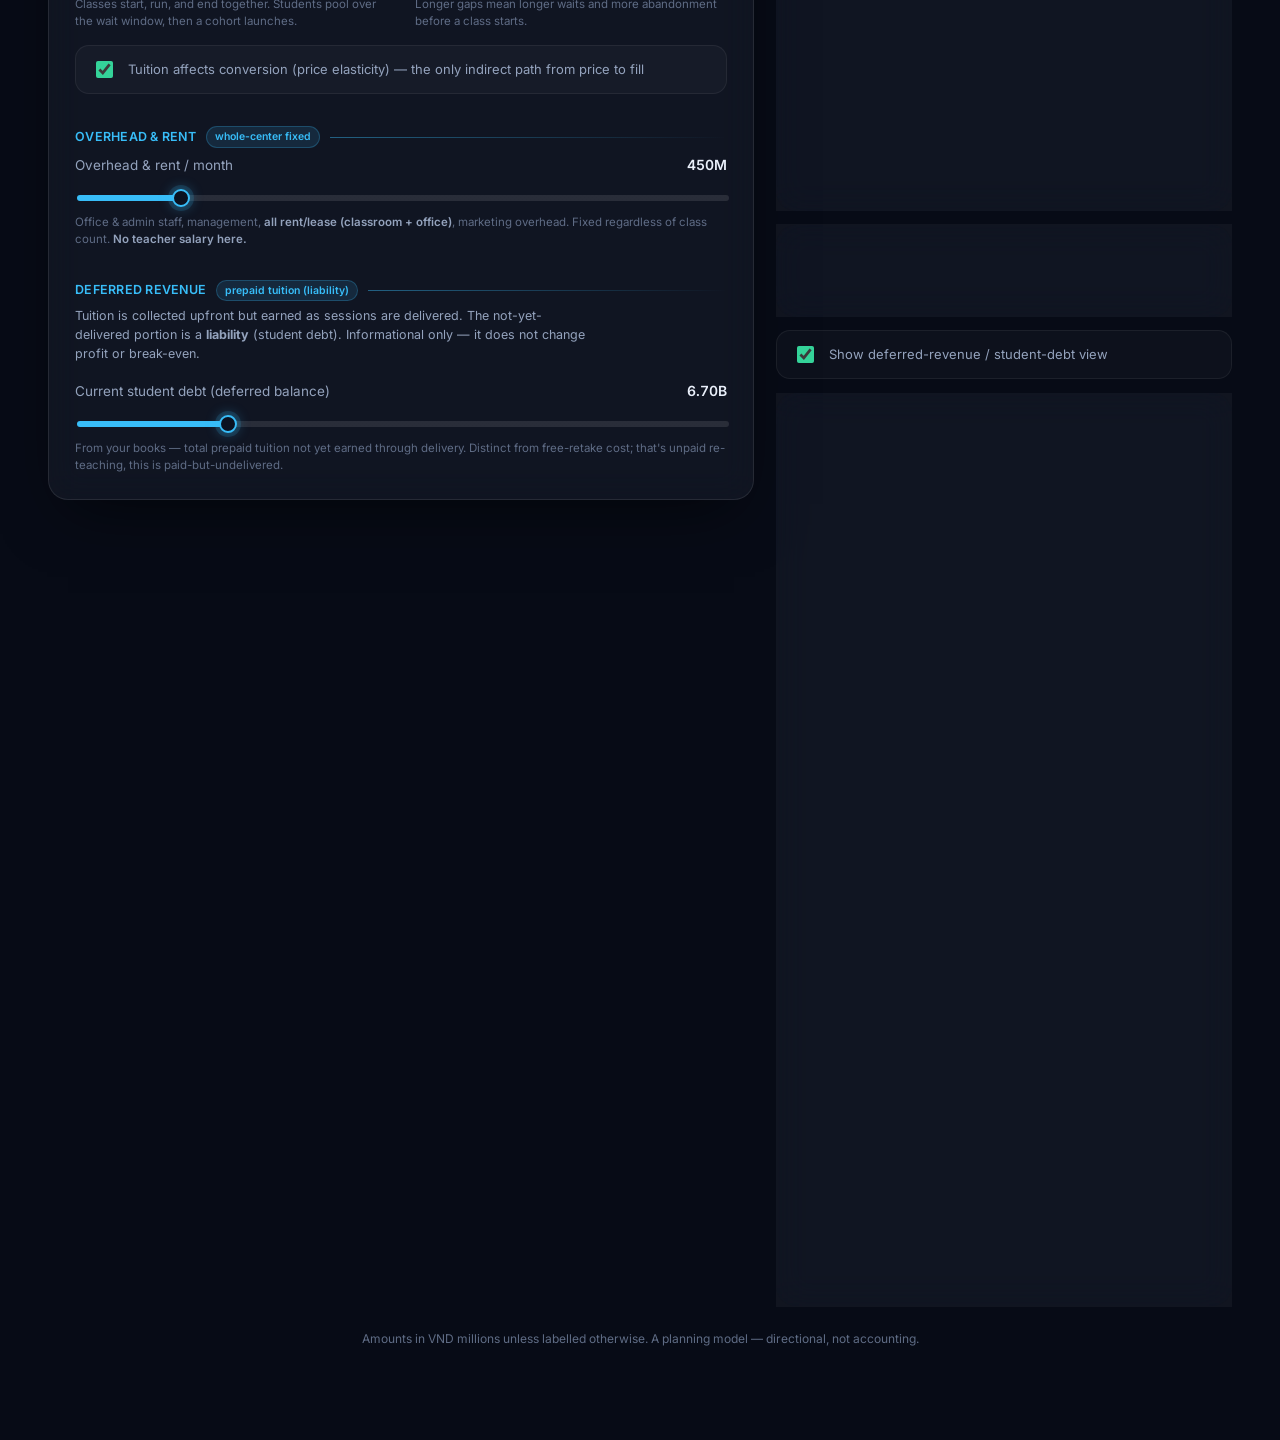
==== commit 48d6b929: "Add deferred-revenue / student-debt tracking (informational): debtBalance input, three separated mon" ====
--- a/index.html
+++ b/index.html
@@ -320,6 +320,19 @@
       </div>
     </div>
 
+    <!-- ---- Deferred revenue (student debt) ---- -->
+    <div class="lever-group">
+      <div class="lever-heading lever-heading--be">Deferred revenue <span class="drives">prepaid tuition (liability)</span></div>
+      <p class="group-note">Tuition is collected upfront but earned as sessions are delivered. The not-yet-delivered portion is a <strong>liability</strong> (student debt). Informational only — it does not change profit or break-even.</p>
+      <div class="levers be">
+        <div class="lever">
+          <div class="lever-top"><label for="s-debtbalance">Current student debt (deferred balance)</label><span class="lever-val" id="v-debtbalance">6700M</span></div>
+          <input type="range" min="0" max="30000" step="50" value="6700" id="s-debtbalance" />
+          <div class="hint">From your books — total prepaid tuition not yet earned through delivery. Distinct from free-retake cost; that's unpaid re-teaching, this is paid-but-undelivered.</div>
+        </div>
+      </div>
+    </div>
+
   </section>
 
   <!-- ============ RESULTS ============ -->
@@ -458,18 +471,40 @@
     </div>
 
     <label class="toggle toggle--wide">
-      <input type="checkbox" id="deferred" />
-      <span>Show cash vs. realized revenue (deferred-revenue view)</span>
+      <input type="checkbox" id="deferred" checked />
+      <span>Show deferred-revenue / student-debt view</span>
     </label>
 
-    <div class="detail" id="deferred-panel" hidden>
-      <div class="detail-title">Cash vs. realized <span class="muted">— tuition collected upfront, earned per month</span></div>
-      <table>
-        <tr><td>Cash collected / mo (course-starts × fee)</td><td class="num" id="d-cash">—</td></tr>
-        <tr><td>Recognized revenue / mo (earned)</td><td class="num" id="d-real">—</td></tr>
-        <tr><td>Unearned tuition held (est. balance)</td><td class="num" id="d-unearned">—</td></tr>
-      </table>
-      <p class="hint">At a steady stock, monthly cash in ≈ recognized revenue (money conserved). The gap you carry is the <strong>unearned balance</strong> — cash held but owed as future teaching, not freely spendable.</p>
+    <div class="detail" id="deferred-panel">
+      <div class="detail-title">Deferred revenue / student debt <span class="muted">— informational, does not change profit</span></div>
+      <table>
+        <tr><td>Cash collected / mo <span class="muted">(course-starts × fee, a liability when received)</span></td><td class="num" id="d-cash">—</td></tr>
+        <tr><td>Realized revenue / mo <span class="muted">(earned by delivering sessions)</span></td><td class="num" id="d-real">—</td></tr>
+        <tr><td>Debt change / mo <span class="muted">(collected − realized)</span></td><td class="num" id="d-change">—</td></tr>
+      </table>
+
+      <div class="kpis kpis--debt">
+        <div class="kpi"><div class="kpi-label" title="debtBalance ÷ realized revenue. Healthy ≈ 1–2 months; high means a large prepaid float.">Months of debt coverage</div><div class="kpi-num" id="d-coverage">—</div></div>
+        <div class="kpi"><div class="kpi-label" title="If new enrollment stopped, how long the existing debt book sustains realized revenue before exhausting.">Runway if inflow stops</div><div class="kpi-num" id="d-runway">—</div></div>
+      </div>
+
+      <div class="detail-title" style="margin-top:14px;">Deferred revenue / student debt — projected 24 mo</div>
+      <div id="debt-chart"></div>
+
+      <div class="detail-title" style="margin-top:14px;">Diagnostic — derived vs. real</div>
+      <table>
+        <tr><td>Model-derived unearned <span class="muted">(active teaching pace)</span></td><td class="num" id="d-derived">—</td></tr>
+        <tr><td>Your real debt balance <span class="muted">(from books)</span></td><td class="num" id="d-real-debt">—</td></tr>
+        <tr><td>Gap <span class="muted">(real − derived)</span></td><td class="num" id="d-gap">—</td></tr>
+      </table>
+      <p class="hint" id="d-note"></p>
+
+      <div class="detail-title" style="margin-top:14px;">Existing-book runoff <span class="muted">(no new sales)</span></div>
+      <table>
+        <tr><td>Runs off over (uniform progress)</td><td class="num" id="d-runoff-mo">—</td></tr>
+        <tr><td>Avg realized from existing book / mo</td><td class="num" id="d-runoff-rate">—</td></tr>
+      </table>
+      <p class="hint">If you sold no new courses, the existing book converts to realized revenue as current courses finish — exhausting in roughly the course length. (The full real balance can last longer if on-hold students resume slowly.)</p>
     </div>
 
   </section>
@@ -477,7 +512,7 @@
 </div>
 
 <p class="footer-note">Amounts in VND millions unless labelled otherwise. A planning model — directional, not accounting.</p>
-<script src="app.js?v=14" defer></script>
+<script src="app.js?v=15" defer></script>
 </main>
 </body>
 </html>
--- a/styles.css
+++ b/styles.css
@@ -286,6 +286,7 @@
 .kpi:hover{ transform:translateY(-2px); border-color:var(--border); box-shadow:0 10px 24px -12px rgba(0,0,0,.7); }
 .kpi-label{ font-size:12.5px; color:var(--color-text-secondary); }
 .kpi-num{ font-size:23px; font-weight:600; margin-top:4px; font-variant-numeric:tabular-nums; }
+.kpis--debt{ margin-top:12px; }
 .kpi--accent{ border-color:rgba(167,139,250,.35); background:rgba(167,139,250,.07); }
 .kpi--accent .kpi-num{ color:#c4b5fd; }
 
